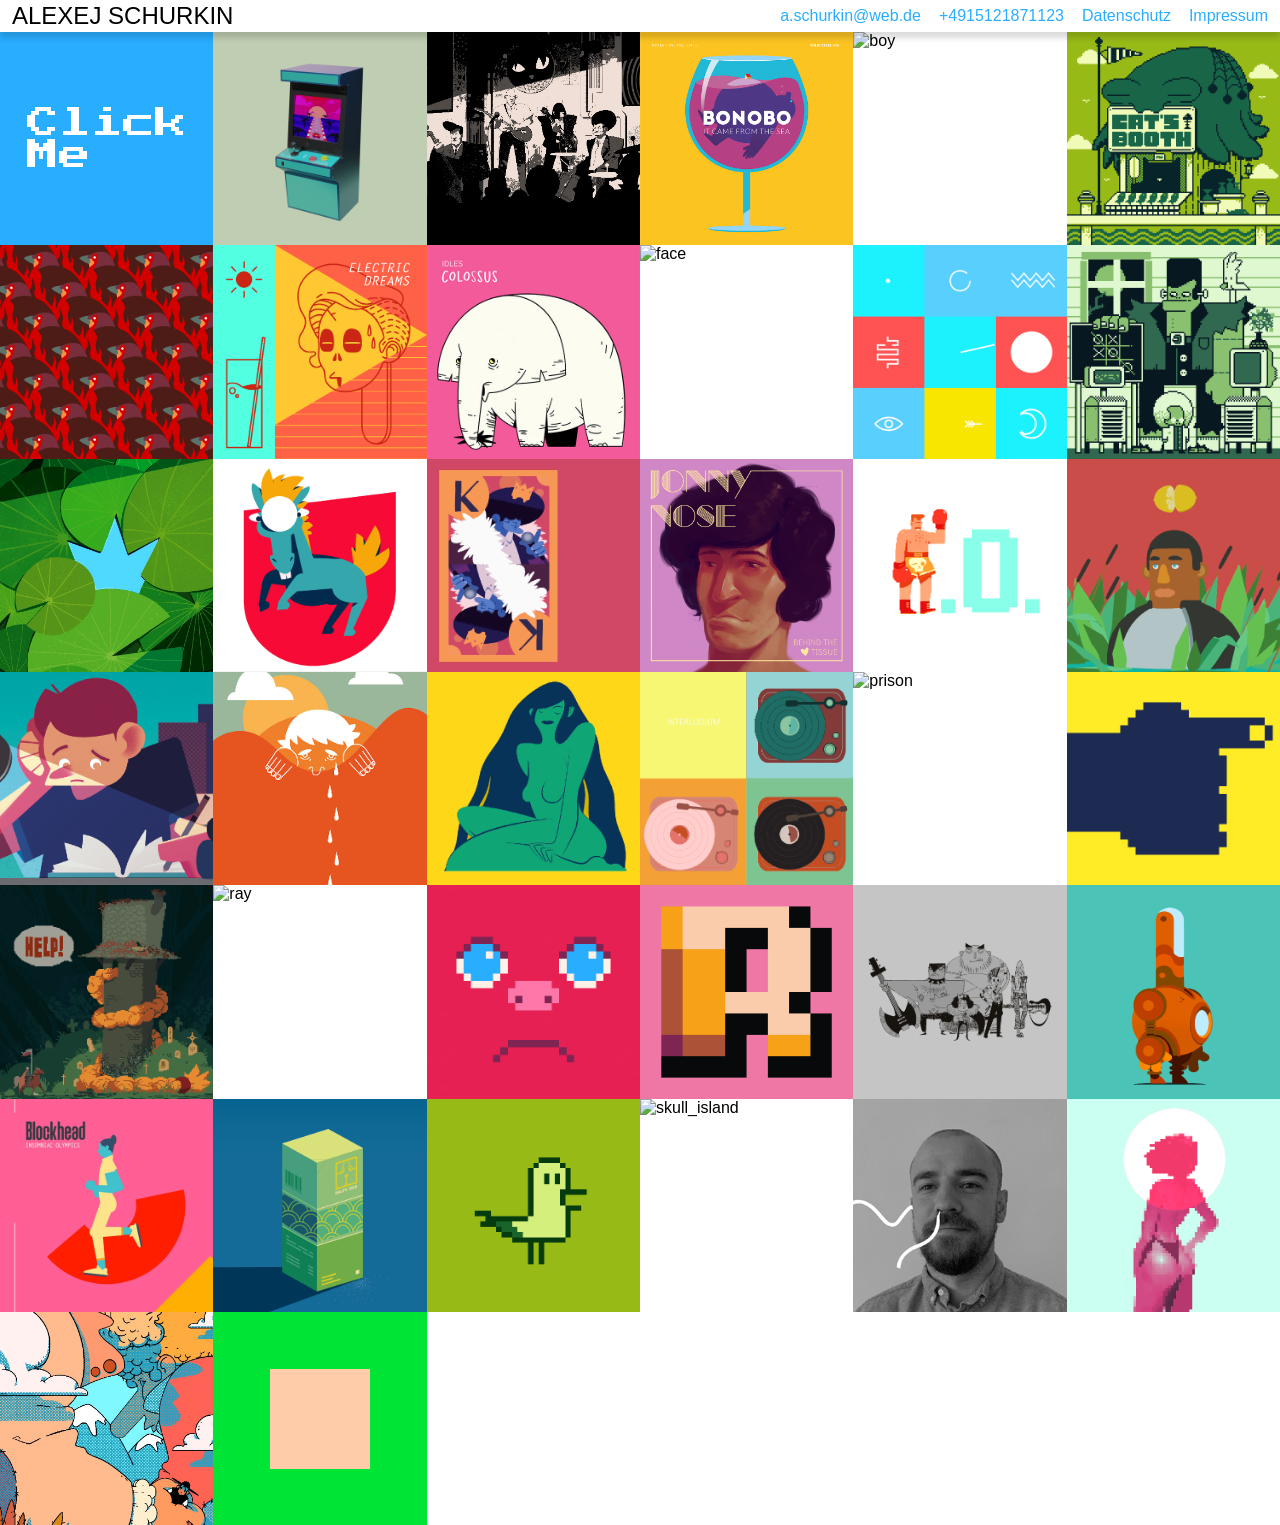
==== index.html @ 7e77aa3e "Update index.html" ====
<!-- Strg + D = Gleiche Elemente markieren -->
<!-- Shift + Alt + ↓ = Dublizieren nach unten -->
<!-- Shift + Alt + ↑ = Dublizieren nach oben -->
<!DOCTYPE html>
<html lang="de">

<head>
    <meta charset="UTF-8">
    <meta name="viewport" content="width=device-width, initial-scale=1.0">
    <link rel="stylesheet" href="style.css">
    <script src="script.js"></script>
    <script src="script_fake_tile.js"></script>
    <title>Homepage</title>
</head>
<body>
<header>
    <div class="header_container">
        <a href="index.html" aria-label="Link zur Startseite"><h1>ALEXEJ SCHURKIN</h1></a>
        <a href="mailto:a.schurkin@web.de" aria-label="E-Mail an a.schurkin@web.de schreiben"><span class="contact_icon_mobile">&#9993;</span><span class="contact_label_mobile">a.schurkin@web.de</span></a>
        <a href="tel:+4915121871123" aria-label="Anrufen unter; +49 0151 2187 1123"><span class="contact_icon_mobile">&#9742;</span><span class="contact_label_mobile">+4915121871123</span></a>
        <a href="privacy_policy.html" aria-label="Link zum Datenschutz"><span class="contact_icon_mobile">&#9960;</span><span class="contact_label_mobile">Datenschutz</span></a>
        <a href="legal_notice.html" aria-label="Link zum Impressum"><span class="contact_icon_mobile">&#167;</span><span class="contact_label_mobile">Impressum</span></a>
    </div>
</header>
<main> 
    <div class="main_container">
        <ul class="image_container">
            <li class="image_box" aria-hidden="true"><div class="js_fake_tile" id="js_fake_tile">Click<br />Me</div></li>
            <li class="image_box"><figure><img src="images/arcade.gif" alt="arcade"><figcaption>3D-Illustration in Blender und Pixelart-Animation in Photoshop</figcaption></figure></li>
            <li class="image_box"><figure><img src="images/blues.jpg" alt="blues"><figcaption>Illustration in Photoshop erstellt</figcaption></figure></li>
            <li class="image_box"><figure><img src="images/bonobo.jpg" alt="bonobo"><figcaption>Illustration in Photoshop erstellt</figcaption></figure></li>
            <li class="image_box"><figure><img src="images/boy.gif" alt="boy"><figcaption>Animation in Photoshop erstellt</figcaption></figure></li>
            <li class="image_box"><figure><img src="images/cat_booth.gif" alt="cat_booth"><figcaption>Pixelart-Animation in Photoshop erstellt</figcaption></figure></li>
            <li class="image_box"><figure><img src="images/choir.png" alt="choir"><figcaption>Illustration in Illustrator erstellt</figcaption></figure></li>
            <li class="image_box"><figure><img src="images/electric_dreams.png" alt="electric_dreams"><figcaption>Illustration in Illustrator erstellt</figcaption></figure></li>
            <li class="image_box"><figure><img src="images/elefant.jpg" alt="elefant"><figcaption>Illustration in Photoshop erstellt</figcaption></figure></li>
            <li class="image_box"><figure><img src="images/face.gif" alt="face"><figcaption>Illustration in Photoshop erstellt. Animation in After Effects.</figcaption></figure></li>
            <li class="image_box"><figure><img src="images/feed_your_head.gif" alt="feed_your_head"><figcaption>Illustration in Photoshop erstellt</figcaption></figure></li>
            <li class="image_box"><figure><img src="images/frankenbill.gif" alt="frankenbill"><figcaption>Pixelart-Animation in Photoshop erstellt</figcaption></figure></li>
            <li class="image_box"><figure><img src="images/frosch.jpg" alt="frosch"><figcaption>Illustration in Photoshop erstellt</figcaption></figure></li>
            <li class="image_box"><figure><img src="images/headis.jpg" alt="headis"><figcaption>Illustration in Illustrator erstellt</figcaption></figure></li>
            <li class="image_box"><figure><img src="images/james.gif" alt="james"><figcaption>Illustration in Photoshop erstellt. Animation in After Effects</figcaption></figure></li>
            <li class="image_box"><figure><img src="images/johnny_nose_typo.jpg" alt="johnny_nose_typo"><figcaption>Illustration in Photoshop erstellt</figcaption></figure></li>
            <li class="image_box"><figure><img src="images/ko.gif" alt="ko"><figcaption>Pixelart-Animation in Photoshop erstellt</figcaption></figure></li>
            <li class="image_box"><figure><img src="images/lemon_lake.gif" alt="lemon_lake"><figcaption>3-D-Illustration in Blender erstellt</figcaption></figure></li>
            <!--
            <li class="image_box"><video controls aria-label="Ein Überblick über den Prozess meiner Masterarbeit"><source src="videos/cats_tooth_showreel.mp4" type="video/mp4"></video></li>
            -->
            <li class="image_box"><figure><img src="images/matura.jpg" alt="matura"><figcaption>Illustration in Photoshop erstellt</figcaption></figure></li>
            <li class="image_box"><figure><img src="images/mosel.jpg" alt="mosel"><figcaption>Illustration in Illustrator erstellt</figcaption></figure></li>
            <li class="image_box"><figure><img src="images/muse.gif" alt="muse"><figcaption>Illustration in Illustrator erstellt. Animation in After Effects.</figcaption></figure></li>
            <li class="image_box"><figure><img src="images/platten.gif" alt="platten"><figcaption>Illustration in Illustrator erstellt. Animation in After Effects.</figcaption></figure></li>
            <li class="image_box"><figure><img src="images/prison.gif" alt="prison"><figcaption>Illustration in Photoshop erstellt. Animation in After Effects.</figcaption></figure></li>
            <li class="image_box"><figure><img src="images/push_button.gif" alt="push_button"><figcaption>Pixelart-Animation in Illustrator erstellt.</figcaption></figure></li>
            <li class="image_box"><figure><img src="images/rapunzel.gif" alt="rapunzel"><figcaption>Pixelart-Animation in Photoshop erstellt.</figcaption></figure></li>
            <li class="image_box"><figure><img src="images/ray.jpg" alt="ray"><figcaption>Illustration in Photoshop erstellt</figcaption></figure></li>
            <li class="image_box"><figure><img src="images/red_cry.gif" alt="red_cry"><figcaption>Pixelart-Animation in Photoshop erstellt</figcaption></figure></li>
            <li class="image_box"><figure><img src="images/r_letter.gif" alt="r_letter"><figcaption>Pixelart-Animation in Photoshop erstellt</figcaption></figure></li>
            <li class="image_box"><figure><img src="images/roadie.jpg" alt="roadie"><figcaption>Illustration in Photoshop erstellt</figcaption></figure></li>
            <li class="image_box"><figure><img src="images/roboto.jpg" alt="roboto"><figcaption>Illustration in Photoshop erstellt</figcaption></figure></li>
            <li class="image_box"><figure><img src="images/running.gif" alt="running"><figcaption>Illustration in illustrator erstellt. Animation in After Effects.</figcaption></figure></li>
            <li class="image_box"><figure><img src="images/salty_dog.jpg" alt="salty_dog"><figcaption>Illustration in Illustrator erstellt</figcaption></figure></li>
            <li class="image_box"><figure><img src="images/seagull.gif" alt="seagull"><figcaption>Pixelart-Animation in Photoshop erstellt</figcaption></figure></li>
            <li class="image_box"><figure><img src="images/skull_island.gif" alt="skull_island"><figcaption>3-D-Illustration in Blender erstellt</figcaption></figure></li>
            <li class="image_box"><figure><img src="images/profilbild.gif" alt="profilbild"><figcaption>Das bin ich</figcaption></figure></li>
            <li class="image_box"><figure><img src="images/sun.gif" alt="sun"><figcaption>Pixelart-Art-Animation in Photoshop erstellt</figcaption></figure></li>
            <li class="image_box"><figure><img src="images/taylor.jpg" alt="taylor"><figcaption>Illustration in Photoshop erstellt</figcaption></figure></li>
            <!--
            <li class="image_box" aria-hidden="true"><div class="js_snow" id="js_snow"></div></li>
            -->
            <li class="image_box"><div class="cube_container"><div class="cube"><div class="f1"></div><div class="f2"></div><div class="f3"></div><div class="f4"></div><div class="f5"></div><div class="f6"></div></div></div></li>
        </ul>
    </div>
</main>
<footer>
    <div class="footer_container">

    </div>
</footer>
</body>
</html>
---- style.css ----
:root {
    --color_black: #000000;
    --color_darkblue: #1D2B53;
    --color_darkpurple: #7E2553;
    --color_darkgreen: #008751;
    --color_darkgrey: #5F574F;
    --color_lightgrey: #C2C3C7;
    --color_white: #FFFFFF;
    --color_red: #FF004D;
    --color_orange: #FFA300;
    --color_yellow: #FFEC27;
    --color_green: #00E436;
    --color_blue: #29ADFF;
    --color_lavender: #83769C;
    --color_pink: #FF77A8;
    --color_lightpeach: #FFCCAA;
}

@font-face {
    font-family: "PressStart2P";
    src: url("fonts/press_start_2p.ttf") format("truetype");
}

body{
    font-family:'Segoe UI', Tahoma, Geneva, Verdana, sans-serif;
    /* font-family: 'Press Start 2P', cursive; */
    font-size: 16px;
    position: relative;
    display: flex;
    flex-direction: column;
    justify-content: center;
    align-items: center;
    height: 100%;
    box-sizing: border-box;
    margin: 0 auto;
    padding: 0;
    color: var(--color_black);
}

:focus,
:focus-visible {
    outline: 0;
    border: 0;
}

h1 {
    font-size: 1.5rem;
    font-weight: 200;
    padding: 0;
    margin: 0;
    line-height: 1.5rem;
    color: var(--color_black);
}
h2 {
    font-size: 1.25rem;
    font-weight: 700;
    padding: 0;
    margin: 0;
    line-height: 1.5rem;
    color: var(--color_black);
    padding: 1.5rem 0.75rem 0.75rem 0.75rem;
}
h3 {
    font-size: 1rem;
    font-weight: 700;
    padding: 0;
    margin: 0;
    line-height: 1.5rem;
    color: var(--color_black);
    padding: 1.5rem 0.75rem 0.75rem 0.75rem;
}
p {
    font-size: 1rem;
    font-weight: 400;
    padding: 0;
    margin: 0;
    line-height: 1.5rem;
    color: var(--color_black);
    padding: 0 0.75rem 0.75rem 0.75rem;
}

a {
    text-decoration:  none;
    color: var(--color_blue);
    font-size: 1rem;
    margin: 0 0 0 0.375rem;
}
a:first-child {
    margin: 0 auto 0 0;
}


ul.image_container, .image_container li {
    list-style: none;
    margin: 0;
    padding: 0;
}

header {
    width: 100%;
    background-color: var(--color_white);
    box-shadow: 0 6px 6px #00000025;
    position: fixed;
    top: 0;
    z-index: 1;
}
.header_container {
    height: 32px;
    display: flex;
    flex-direction: row;
    justify-content: space-between;
    align-items: center;
    gap: .75rem;
    padding: 0 0.75rem;;
}

main {
    width: 100%;
}
.main_container {
    margin: 2rem 0 0 0;
}

footer {}
.footer_container {}

.contact_icon_mobile {
    display: none;
}

.contact_container_desktop {
    display: flex;
    flex-direction: row;
    justify-content: space-between;
    align-items: center;
    gap: 0.75rem;
}

ul.image_container {
    margin: 0;
    flex: 1;
    width: 100%;
    display: grid;
    gap: 0;
    /* Der Browser erzeugt so viele Spalten wie hinein passen, abhängig von der verfügbaren Breite. */
    /* Überzählige leere Spalten verschwinden automatisch (anders als bei auto-fill). */
    grid-template-columns: repeat(auto-fit, minmax(min(200px, 100%), 1fr));
    /* Die Spalte darf maximal 1240px breit werden. */
    /* Aber nie breiter als 100% des Containers, falls der Container kleiner ist. */
}

.image_box {
    position: relative;
    aspect-ratio: 1 / 1;
    overflow: hidden;
}
.image_box video,
.image_box figure {
    height: 100%;
    width: 100%;
    margin: 0;
    padding: 0;
    display: flex;
    flex-direction: column;
    justify-content: center;
    align-items: stretch;
}
.image_box video {
    background-color: var(--color_black);
}
.image_box figcaption {
    display: none;
}
.image_box dialog figcaption {
    display: block;
}
.image_box dialog figcaption {
    position: absolute;
    bottom: 0;
    padding: 0 0.375rem;
    font-size: 0.75rem;
    max-width: 100vw;
    text-align: center;
    color: var(--color_black);
    background-color: #FFFFFF90;
}
.image_box figure img {
    width: 100%;
    max-width: 100%;
    height: 100%;
    max-height: 100%;
    object-fit: cover;
    transition: transform 0.5s;
}
.image_box:hover figure img,
.image_box:hover .cube_container {
    transform: scale(1.25);
}
.image_box:hover dialog figure img,
.image_box:hover dialog .cube_container {
    transform: scale(1);
}
.image_box dialog figure {

}
.image_box dialog figure img {
    display: block;
    max-height: 80vh;
    max-width: 100vw;
}

.image_box dialog {
    display: inline-block;
    box-sizing: border-box;
    width: fit-content;
    min-width: max-content;
    max-width: 1000px;
    height: fit-content;
    min-height: max-content;
    max-height: 100%;
    margin: auto;
    padding: 0;
    border: 0;
    background-color: transparent;
    box-shadow: 6px 6px 6px #00000050;
}
.image_box dialog::backdrop {
    background-color: #FFFFFFEE;
}

.image_box dialog .close_button {
    position: absolute;
    display: inline;
    right: 0;
    top: 0;
    width: 24px;
    height: 24px;
    border: 0;
    cursor: pointer;
    color: #000000;
    background-color: #FFFFFF90;
}


/*/////////////////////////////////////////////////////////////////////////////////// ja_fake_tile.js START */
.js_fake_tile {
    font-family: "PressStart2P";
    display: flex;
    justify-content: center;
    align-items: center;
    position: relative;
    width: 100%;
    height: 100%;
    overflow: hidden;
    font-size: 2rem;
    color: var(--color_white);
    
    animation-name: color-fade;
    animation-duration: 1s;
    animation-timing-function: step-end; /* Beschleunigen/Abbremsen */
    animation-iteration-count: infinite; /* Unendlich wiederholen */
    background-color: var(--color_blue); 
}

@keyframes color-fade {
    0% {
        background-color: var(--color_red);
    }
    25% {
        background-color: var(--color_blue);
    }
    50% {
        background-color: var(--color_blue);
    }
    75% {
        background-color: var(--color_blue);
    }
    100% {
        background-color: var(--color_blue);
    }
}

/*/////////////////////////////////////////////////////////////////////////////////// ja_fake_tile.js ENDE */

/*/////////////////////////////////////////////////////////////////////////////////// ja_snow.js START */
.js_snow {
    position: relative;
    top: 0;
    left: 0;
    width: 480px;
    height: 480px;
    overflow: hidden;
    background-color: var(--color_black);
}

.snowflake {
    position: absolute;
    top: -25px;
    background-color: var(--color_white);
    pointer-events: none;
    transform: translateZ(0);
    will-change: transform;
    animation: animation_snow linear infinite;
}

@keyframes animation_snow {
    to { transform: translateY(480px); }
}

/*/////////////////////////////////////////////////////////////////////////////////// ja_snow.js ENDE */

/*/////////////////////////////////////////////////////////////////////////////////// js_guess_number.js START */
.js_guess_number {
    display: grid;
    grid-template-columns: 50% 50%;
    grid-template-rows: 50% 50%;
    box-sizing: border-box;
    text-align: center;
    margin: 0;
    font-size: 0.875rem;
    width: 100%;
    height: 100%;
    overflow: hidden;
    background-color: var(--color_blue);
}
.js_guess_number div {
    display: flex;
    flex-direction: column;
    justify-content: center;
    align-items: center;
}
.js_guess_number input[type="text"],
.js_guess_number button {
    box-sizing: border-box;
    width: 100%;
    height: 100%;
    text-align: center;
    border: 0;
    margin: 0;
}
.wrong_right_container,
.js_guess_number .input_number_container {
    background-color: var(--color_white);
}
.js_guess_number input[type="text"],
.js_guess_number button {
    color: var(--color_blue);
    background-color: var(--color_white);
}
.js_guess_number .wrongOrRight,
.js_guess_number .highOrLow {
    color: var(--color_red);
}
/*/////////////////////////////////////////////////////////////////////////////////// js_guess_number.js ENDE */

/*/////////////////////////////////////////////////////////////////////////////////// cube START */
.cube_container {
    width: 100%;
    height: 100%;
    background-color: var(--color_green);
    display: flex;
    justify-content: center;
    align-items: center;
    transition: transform 0.5s;
}
dialog .cube_container {
    max-width: 500px;
    width: 100vw;
    height: auto;
    aspect-ratio: 1/1;
}

.cube {
    width: 100px;
    height: 100px;
    transform-style:preserve-3d;
    animation: spin 20s linear infinite;
}
dialog .cube {
    width: 200px;
    height: 200px;
}

.cube div {
    position:absolute;
    width: 100px;
    height: 100px;
}
dialog .cube div {
    position:absolute;
    width: 200px;
    height: 200px;
}

.f1 { 
    transform:rotateY(0deg) translateZ(50px); 
    background-color: var(--color_lightpeach);
}
dialog .f1 { 
    transform:rotateY(0deg) translateZ(100px); 
    background-color: var(--color_lightpeach);
}
.f2 { 
    transform:rotateY(90deg) translateZ(50px); 
    background-color: var(--color_blue);
}
dialog .f2 { 
    transform:rotateY(90deg) translateZ(100px); 
    background-color: var(--color_blue);
}
.f3 { 
    transform:rotateY(180deg) translateZ(50px); 
    background-color: var(--color_green);      
}
dialog .f3 { 
    transform:rotateY(180deg) translateZ(100px); 
    background-color: var(--color_green);      
}
.f4 { 
    transform:rotateY(-90deg) translateZ(50px); 
    background-color: var(--color_pink);
}
dialog .f4 { 
    transform:rotateY(-90deg) translateZ(100px); 
    background-color: var(--color_pink);
}
.f5 { 
    transform:rotateX(90deg) translateZ(50px); 
    background-color: var(--color_orange);
}
dialog .f5 { 
    transform:rotateX(90deg) translateZ(100px); 
    background-color: var(--color_orange);
}
.f6 { 
    transform:rotateX(-90deg) translateZ(50px); 
    background-color: var(--color_yellow);
}
dialog .f6 { 
    transform:rotateX(-90deg) translateZ(100px); 
    background-color: var(--color_yellow);
}

@keyframes spin {
    0% { transform:rotateX(0) rotateY(0); }
    100% { transform:rotateX(360deg) rotateY(360deg); }
}
/*/////////////////////////////////////////////////////////////////////////////////// cube ENDE */


@media (max-width: 768px) {
    .contact_icon_mobile {
        display: block;
    }   
    .contact_label_mobile {
        display: none;
    }
}

.overflow_hidden {
    overflow: hidden;
}
.overflow_auto {
    overflow: auto;
}

.display_none {
    display: none!important;
}
.display_block {
    display: block!important;
}
.display_inline {
    display: inline!important;
}
.display_inline_block {
    display: inline-block!important;
}
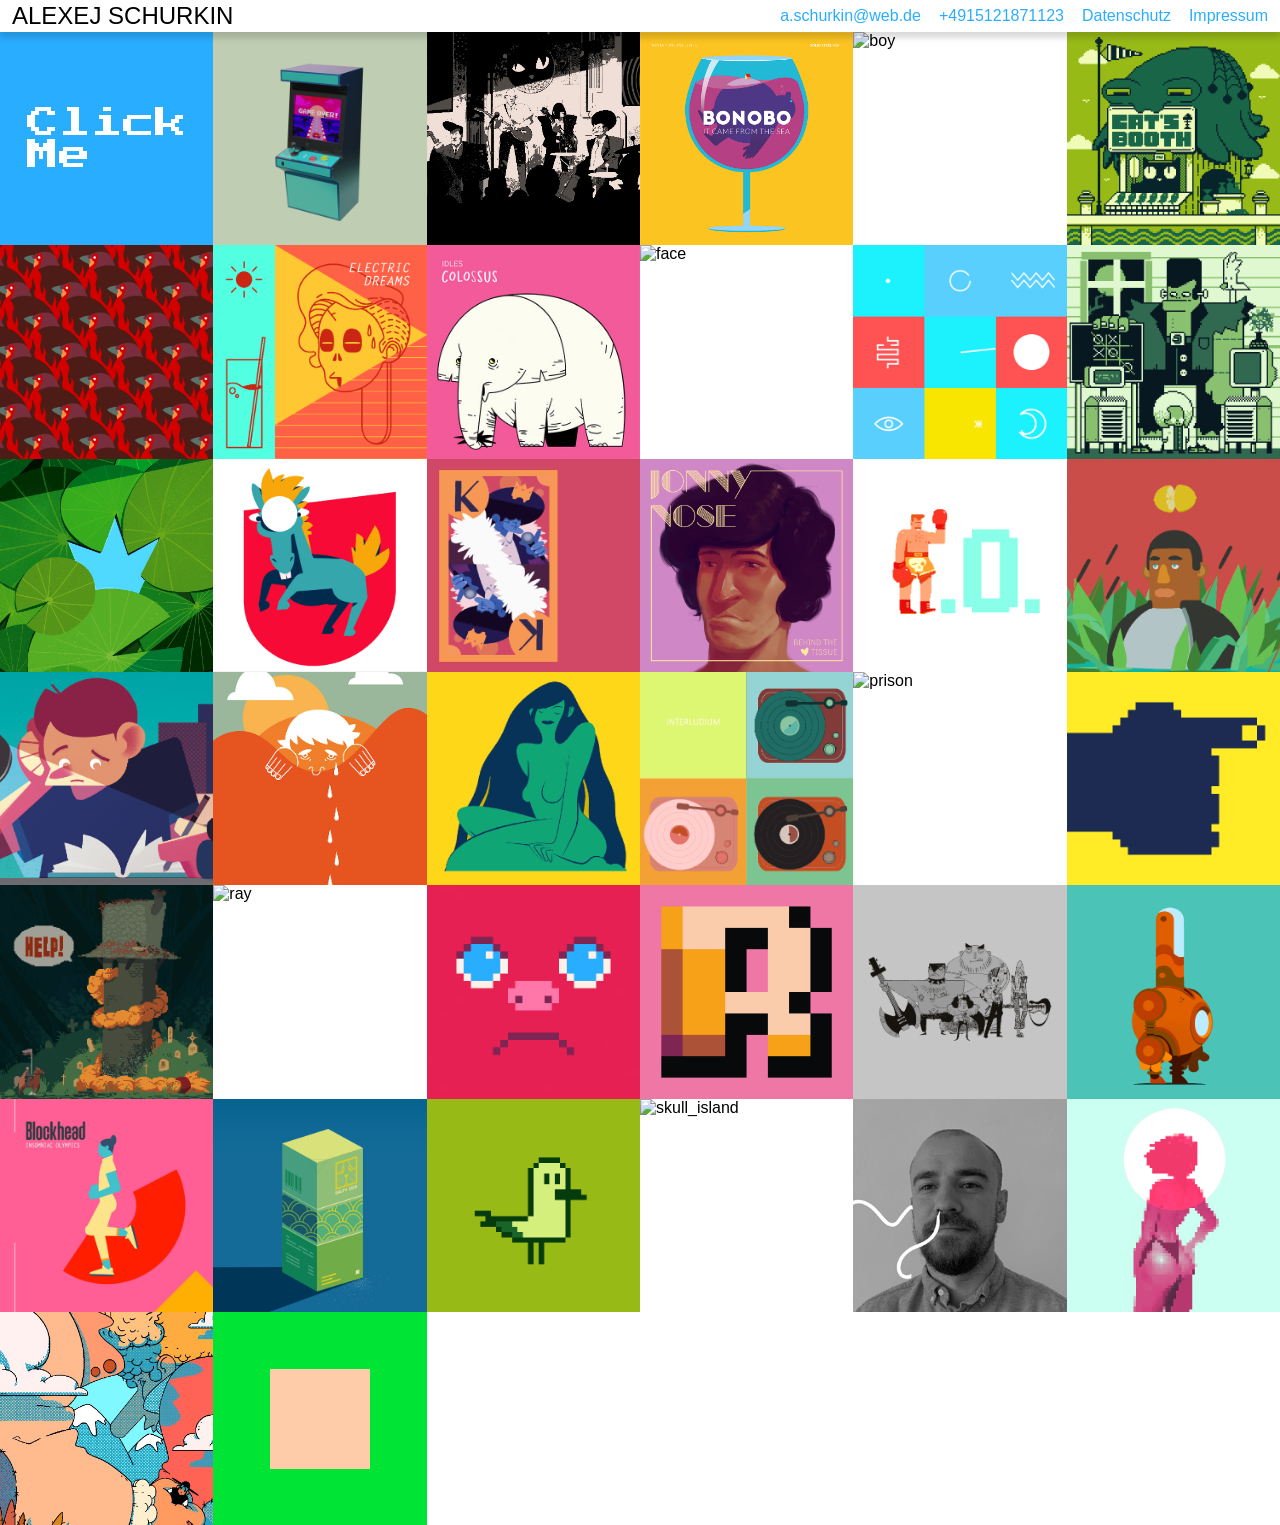
==== commit 276eee1c: "Update index.html" ====
--- a/index.html
+++ b/index.html
@@ -10,7 +10,7 @@
     <link rel="stylesheet" href="style.css">
     <script src="script.js"></script>
     <script src="script_fake_tile.js"></script>
-    <title>Homepage</title>
+    <title>Alexej Schurkin</title>
 </head>
 <body>
 <header>
--- a/style.css
+++ b/style.css
@@ -78,6 +78,13 @@
     color: var(--color_black);
     padding: 0 0.75rem 0.75rem 0.75rem;
 }
+small {
+    padding: 0;
+    margin: 0;
+    line-height: 1.5rem;
+    color: var(--color_black);
+    padding: 0 0.75rem 0.75rem 0.75rem;
+}
 
 a {
     text-decoration:  none;
@@ -89,6 +96,15 @@
     margin: 0 auto 0 0;
 }
 
+ul {
+    margin: 0;
+    padding: 0;
+}
+li {
+    list-style: inside;
+    margin: 0;
+    padding: 0 0.875rem 0.75rem 0.875rem;
+}
 
 ul.image_container, .image_container li {
     list-style: none;
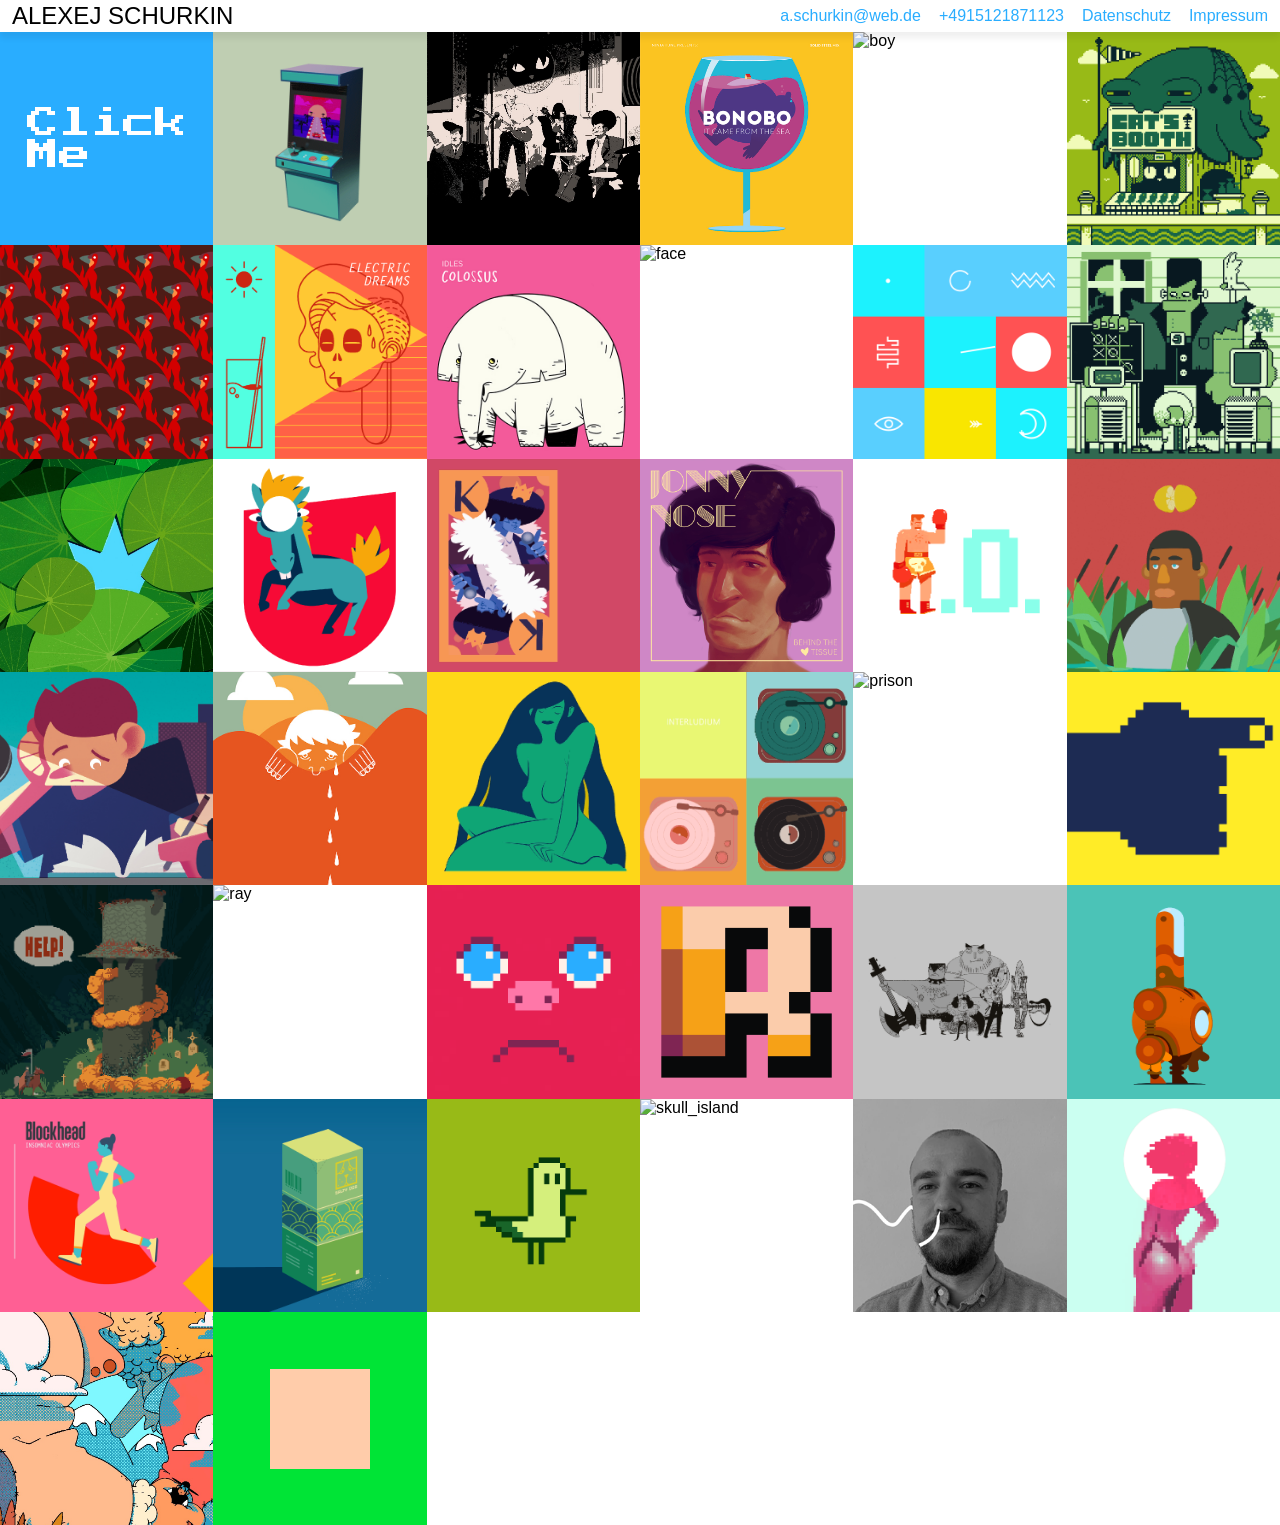
==== commit d3898bef: "Update index.html" ====
--- a/index.html
+++ b/index.html
@@ -9,6 +9,7 @@
     <meta name="viewport" content="width=device-width, initial-scale=1.0">
     <link rel="stylesheet" href="style.css">
     <script src="script.js"></script>
+    <script src="script_favicon_maker.js"></script>
     <script src="script_fake_tile.js"></script>
     <title>Alexej Schurkin</title>
 </head>
--- a/style.css
+++ b/style.css
@@ -115,7 +115,7 @@
 header {
     width: 100%;
     background-color: var(--color_white);
-    box-shadow: 0 6px 6px #00000025;
+    box-shadow: 0 6px 6px #00000010;
     position: fixed;
     top: 0;
     z-index: 1;
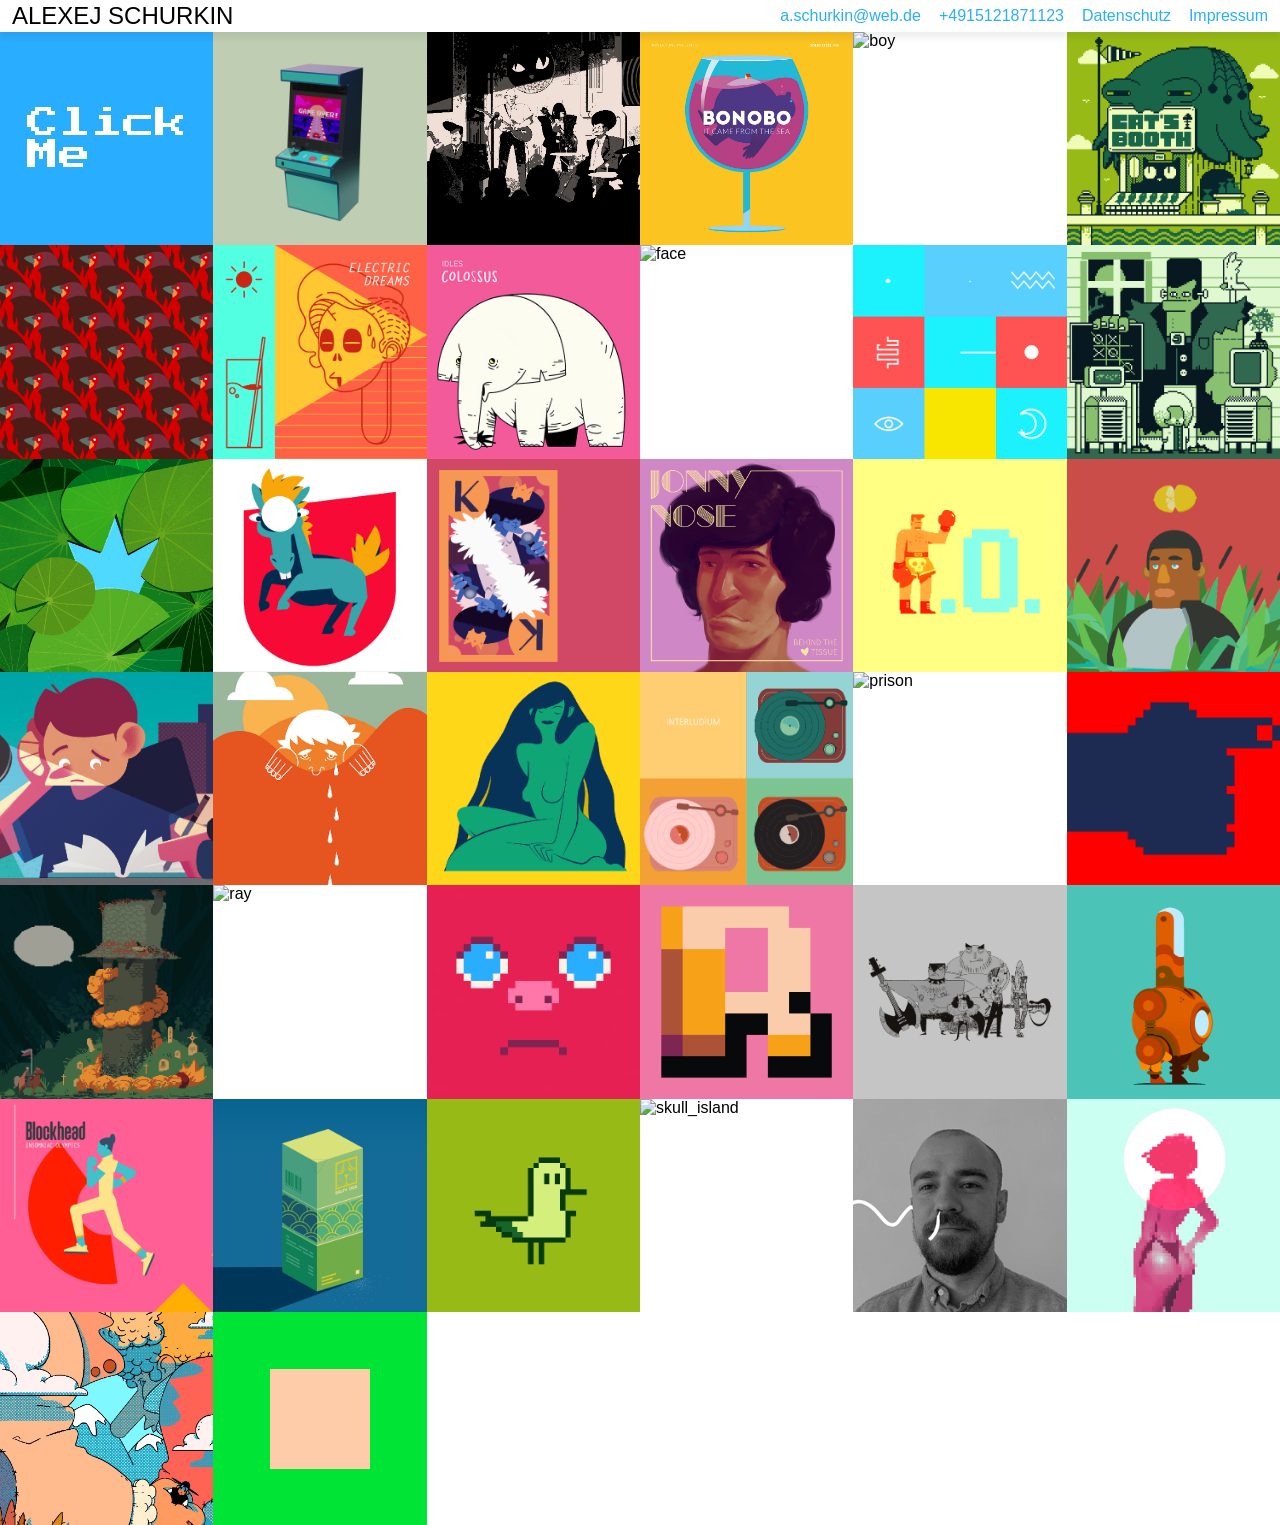
==== commit c44e955d: "Update index.html" ====
--- a/index.html
+++ b/index.html
@@ -44,9 +44,6 @@
             <li class="image_box"><figure><img src="images/johnny_nose_typo.jpg" alt="johnny_nose_typo"><figcaption>Illustration in Photoshop erstellt</figcaption></figure></li>
             <li class="image_box"><figure><img src="images/ko.gif" alt="ko"><figcaption>Pixelart-Animation in Photoshop erstellt</figcaption></figure></li>
             <li class="image_box"><figure><img src="images/lemon_lake.gif" alt="lemon_lake"><figcaption>3-D-Illustration in Blender erstellt</figcaption></figure></li>
-            <!--
-            <li class="image_box"><video controls aria-label="Ein Überblick über den Prozess meiner Masterarbeit"><source src="videos/cats_tooth_showreel.mp4" type="video/mp4"></video></li>
-            -->
             <li class="image_box"><figure><img src="images/matura.jpg" alt="matura"><figcaption>Illustration in Photoshop erstellt</figcaption></figure></li>
             <li class="image_box"><figure><img src="images/mosel.jpg" alt="mosel"><figcaption>Illustration in Illustrator erstellt</figcaption></figure></li>
             <li class="image_box"><figure><img src="images/muse.gif" alt="muse"><figcaption>Illustration in Illustrator erstellt. Animation in After Effects.</figcaption></figure></li>
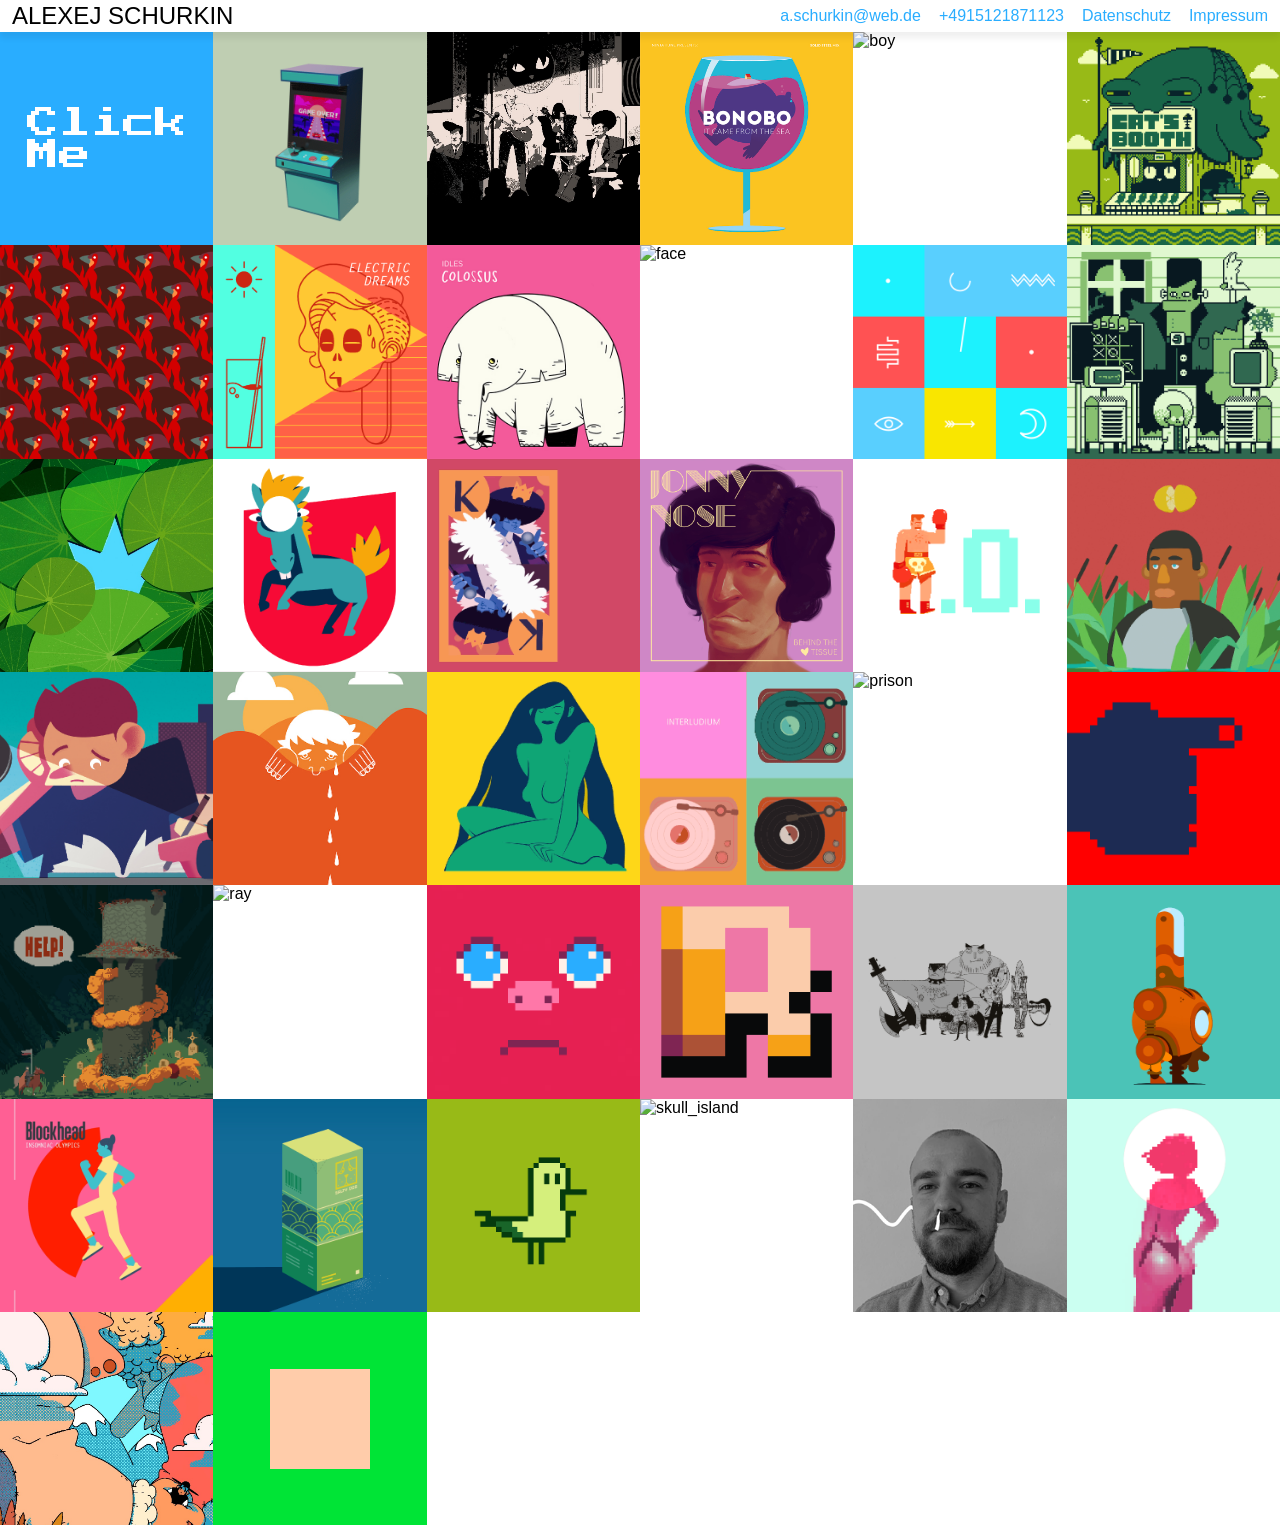
==== commit 3c38a196: "Update index.html" ====
--- a/index.html
+++ b/index.html
@@ -58,11 +58,11 @@
             <li class="image_box"><figure><img src="images/roboto.jpg" alt="roboto"><figcaption>Illustration in Photoshop erstellt</figcaption></figure></li>
             <li class="image_box"><figure><img src="images/running.gif" alt="running"><figcaption>Illustration in illustrator erstellt. Animation in After Effects.</figcaption></figure></li>
             <li class="image_box"><figure><img src="images/salty_dog.jpg" alt="salty_dog"><figcaption>Illustration in Illustrator erstellt</figcaption></figure></li>
-            <li class="image_box"><figure><img src="images/seagull.gif" alt="seagull"><figcaption>Pixelart-Animation in Photoshop erstellt</figcaption></figure></li>
-            <li class="image_box"><figure><img src="images/skull_island.gif" alt="skull_island"><figcaption>3-D-Illustration in Blender erstellt</figcaption></figure></li>
-            <li class="image_box"><figure><img src="images/profilbild.gif" alt="profilbild"><figcaption>Das bin ich</figcaption></figure></li>
-            <li class="image_box"><figure><img src="images/sun.gif" alt="sun"><figcaption>Pixelart-Art-Animation in Photoshop erstellt</figcaption></figure></li>
-            <li class="image_box"><figure><img src="images/taylor.jpg" alt="taylor"><figcaption>Illustration in Photoshop erstellt</figcaption></figure></li>
+            <li class="image_box"><figure><img src="images/seagull.gif" alt="seagull" loading="lazy"><figcaption>Pixelart-Animation in Photoshop erstellt</figcaption></figure></li>
+            <li class="image_box"><figure><img src="images/skull_island.gif" alt="skull_island" loading="lazy"><figcaption>3-D-Illustration in Blender erstellt</figcaption></figure></li>
+            <li class="image_box"><figure><img src="images/profilbild.gif" alt="profilbild" loading="lazy"><figcaption>Das bin ich</figcaption></figure></li>
+            <li class="image_box"><figure><img src="images/sun.gif" alt="sun" loading="lazy"><figcaption>Pixelart-Art-Animation in Photoshop erstellt</figcaption></figure></li>
+            <li class="image_box"><figure><img src="images/taylor.jpg" alt="taylor" loading="lazy"><figcaption>Illustration in Photoshop erstellt</figcaption></figure></li>
             <!--
             <li class="image_box" aria-hidden="true"><div class="js_snow" id="js_snow"></div></li>
             -->
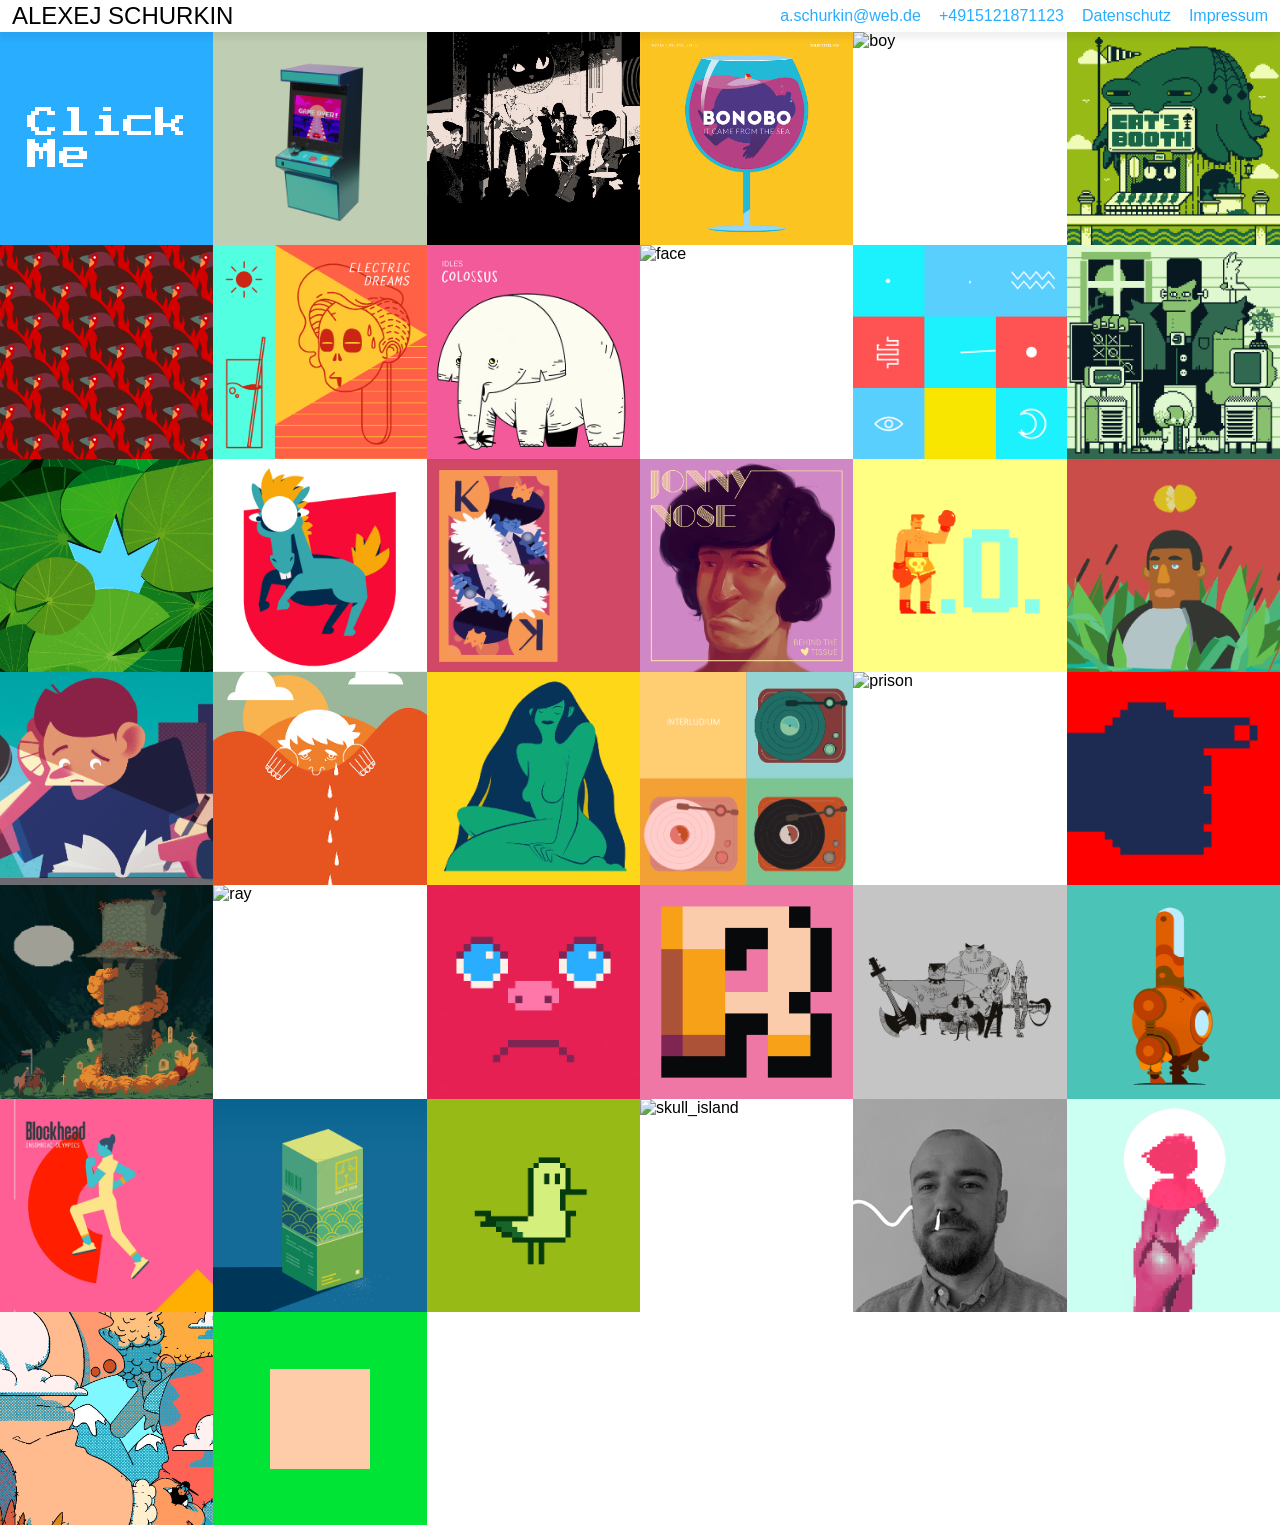
==== commit 113e795c: "Update index.html" ====
--- a/index.html
+++ b/index.html
@@ -16,7 +16,7 @@
 <body>
 <header>
     <div class="header_container">
-        <a href="index.html" aria-label="Link zur Startseite"><h1>ALEXEJ SCHURKIN</h1></a>
+        <a href="/" aria-label="Link zur Startseite"><h1>ALEXEJ SCHURKIN</h1></a>
         <a href="mailto:a.schurkin@web.de" aria-label="E-Mail an a.schurkin@web.de schreiben"><span class="contact_icon_mobile">&#9993;</span><span class="contact_label_mobile">a.schurkin@web.de</span></a>
         <a href="tel:+4915121871123" aria-label="Anrufen unter; +49 0151 2187 1123"><span class="contact_icon_mobile">&#9742;</span><span class="contact_label_mobile">+4915121871123</span></a>
         <a href="privacy_policy.html" aria-label="Link zum Datenschutz"><span class="contact_icon_mobile">&#9960;</span><span class="contact_label_mobile">Datenschutz</span></a>
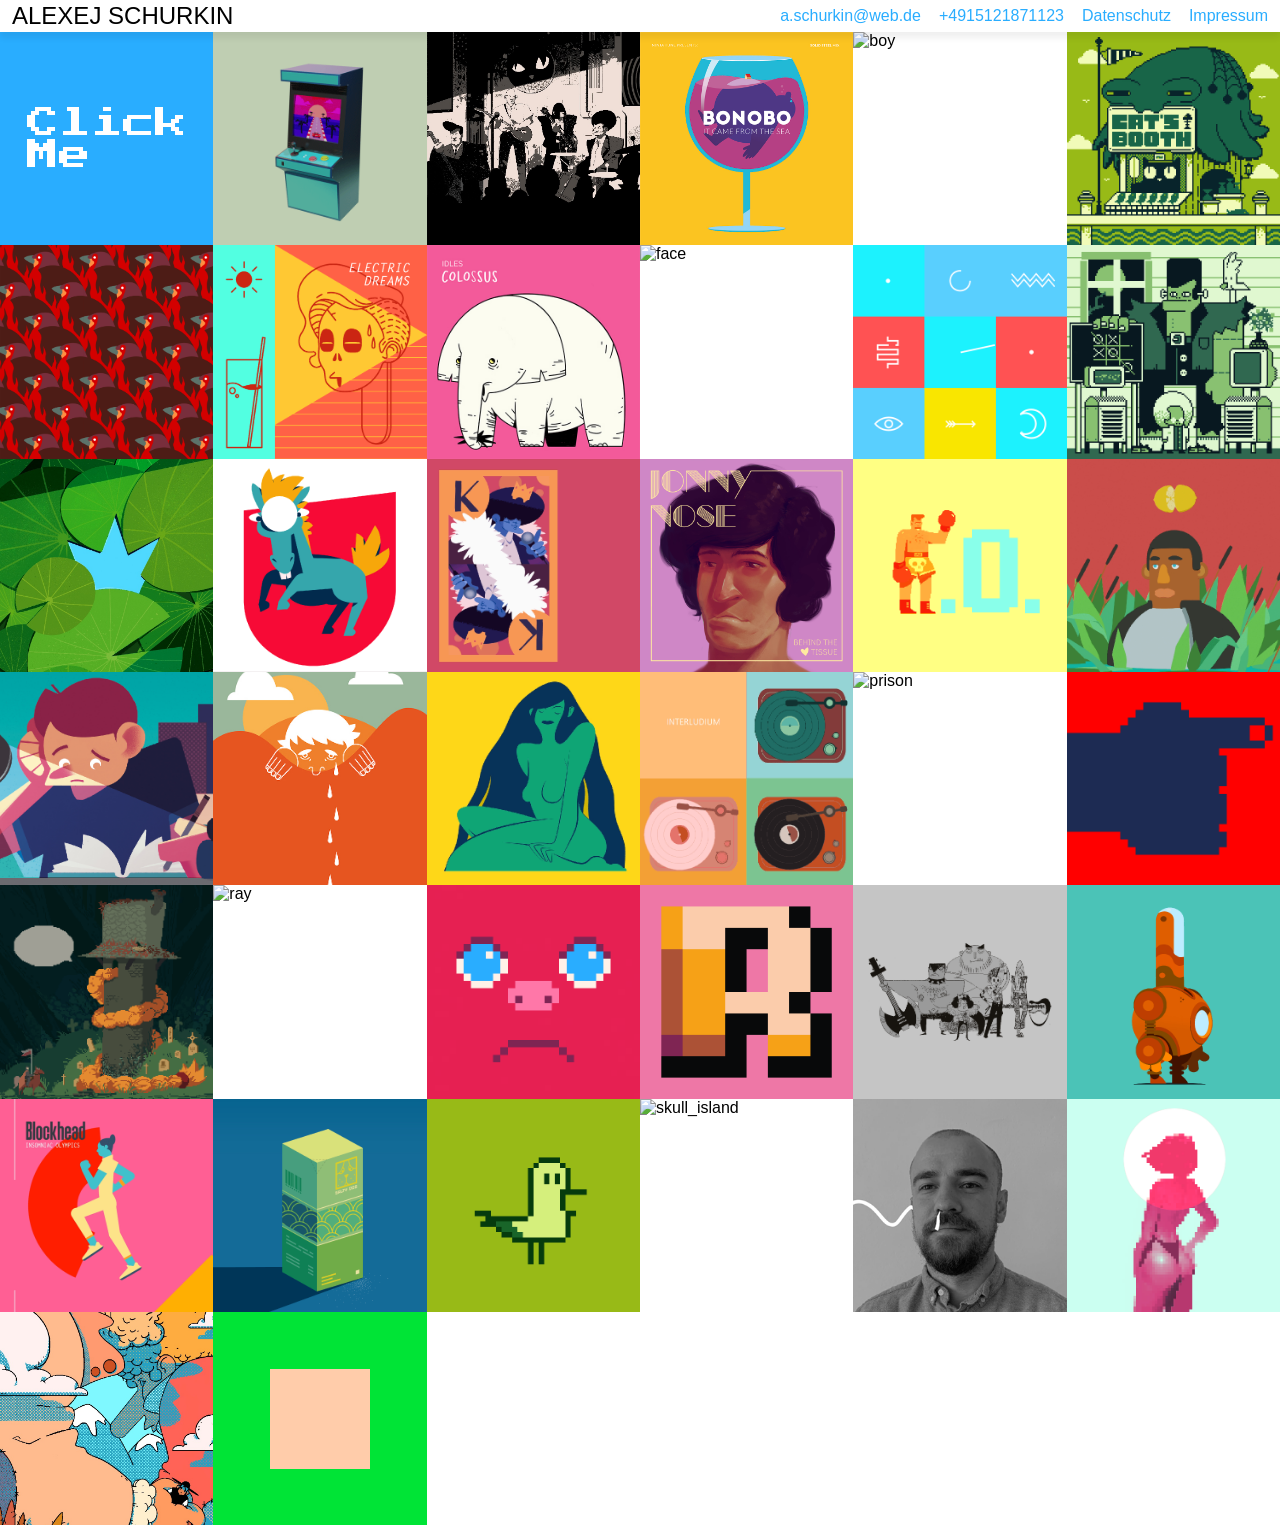
==== commit dd12bdc6: "Update index.html" ====
--- a/index.html
+++ b/index.html
@@ -26,47 +26,47 @@
 <main> 
     <div class="main_container">
         <ul class="image_container">
-            <li class="image_box" aria-hidden="true"><div class="js_fake_tile" id="js_fake_tile">Click<br />Me</div></li>
-            <li class="image_box"><figure><img src="images/arcade.gif" alt="arcade"><figcaption>3D-Illustration in Blender und Pixelart-Animation in Photoshop</figcaption></figure></li>
-            <li class="image_box"><figure><img src="images/blues.jpg" alt="blues"><figcaption>Illustration in Photoshop erstellt</figcaption></figure></li>
-            <li class="image_box"><figure><img src="images/bonobo.jpg" alt="bonobo"><figcaption>Illustration in Photoshop erstellt</figcaption></figure></li>
-            <li class="image_box"><figure><img src="images/boy.gif" alt="boy"><figcaption>Animation in Photoshop erstellt</figcaption></figure></li>
-            <li class="image_box"><figure><img src="images/cat_booth.gif" alt="cat_booth"><figcaption>Pixelart-Animation in Photoshop erstellt</figcaption></figure></li>
-            <li class="image_box"><figure><img src="images/choir.png" alt="choir"><figcaption>Illustration in Illustrator erstellt</figcaption></figure></li>
-            <li class="image_box"><figure><img src="images/electric_dreams.png" alt="electric_dreams"><figcaption>Illustration in Illustrator erstellt</figcaption></figure></li>
-            <li class="image_box"><figure><img src="images/elefant.jpg" alt="elefant"><figcaption>Illustration in Photoshop erstellt</figcaption></figure></li>
-            <li class="image_box"><figure><img src="images/face.gif" alt="face"><figcaption>Illustration in Photoshop erstellt. Animation in After Effects.</figcaption></figure></li>
-            <li class="image_box"><figure><img src="images/feed_your_head.gif" alt="feed_your_head"><figcaption>Illustration in Photoshop erstellt</figcaption></figure></li>
-            <li class="image_box"><figure><img src="images/frankenbill.gif" alt="frankenbill"><figcaption>Pixelart-Animation in Photoshop erstellt</figcaption></figure></li>
-            <li class="image_box"><figure><img src="images/frosch.jpg" alt="frosch"><figcaption>Illustration in Photoshop erstellt</figcaption></figure></li>
-            <li class="image_box"><figure><img src="images/headis.jpg" alt="headis"><figcaption>Illustration in Illustrator erstellt</figcaption></figure></li>
-            <li class="image_box"><figure><img src="images/james.gif" alt="james"><figcaption>Illustration in Photoshop erstellt. Animation in After Effects</figcaption></figure></li>
-            <li class="image_box"><figure><img src="images/johnny_nose_typo.jpg" alt="johnny_nose_typo"><figcaption>Illustration in Photoshop erstellt</figcaption></figure></li>
-            <li class="image_box"><figure><img src="images/ko.gif" alt="ko"><figcaption>Pixelart-Animation in Photoshop erstellt</figcaption></figure></li>
-            <li class="image_box"><figure><img src="images/lemon_lake.gif" alt="lemon_lake"><figcaption>3-D-Illustration in Blender erstellt</figcaption></figure></li>
-            <li class="image_box"><figure><img src="images/matura.jpg" alt="matura"><figcaption>Illustration in Photoshop erstellt</figcaption></figure></li>
-            <li class="image_box"><figure><img src="images/mosel.jpg" alt="mosel"><figcaption>Illustration in Illustrator erstellt</figcaption></figure></li>
-            <li class="image_box"><figure><img src="images/muse.gif" alt="muse"><figcaption>Illustration in Illustrator erstellt. Animation in After Effects.</figcaption></figure></li>
-            <li class="image_box"><figure><img src="images/platten.gif" alt="platten"><figcaption>Illustration in Illustrator erstellt. Animation in After Effects.</figcaption></figure></li>
-            <li class="image_box"><figure><img src="images/prison.gif" alt="prison"><figcaption>Illustration in Photoshop erstellt. Animation in After Effects.</figcaption></figure></li>
-            <li class="image_box"><figure><img src="images/push_button.gif" alt="push_button"><figcaption>Pixelart-Animation in Illustrator erstellt.</figcaption></figure></li>
-            <li class="image_box"><figure><img src="images/rapunzel.gif" alt="rapunzel"><figcaption>Pixelart-Animation in Photoshop erstellt.</figcaption></figure></li>
-            <li class="image_box"><figure><img src="images/ray.jpg" alt="ray"><figcaption>Illustration in Photoshop erstellt</figcaption></figure></li>
-            <li class="image_box"><figure><img src="images/red_cry.gif" alt="red_cry"><figcaption>Pixelart-Animation in Photoshop erstellt</figcaption></figure></li>
-            <li class="image_box"><figure><img src="images/r_letter.gif" alt="r_letter"><figcaption>Pixelart-Animation in Photoshop erstellt</figcaption></figure></li>
-            <li class="image_box"><figure><img src="images/roadie.jpg" alt="roadie"><figcaption>Illustration in Photoshop erstellt</figcaption></figure></li>
-            <li class="image_box"><figure><img src="images/roboto.jpg" alt="roboto"><figcaption>Illustration in Photoshop erstellt</figcaption></figure></li>
-            <li class="image_box"><figure><img src="images/running.gif" alt="running"><figcaption>Illustration in illustrator erstellt. Animation in After Effects.</figcaption></figure></li>
-            <li class="image_box"><figure><img src="images/salty_dog.jpg" alt="salty_dog"><figcaption>Illustration in Illustrator erstellt</figcaption></figure></li>
-            <li class="image_box"><figure><img src="images/seagull.gif" alt="seagull" loading="lazy"><figcaption>Pixelart-Animation in Photoshop erstellt</figcaption></figure></li>
-            <li class="image_box"><figure><img src="images/skull_island.gif" alt="skull_island" loading="lazy"><figcaption>3-D-Illustration in Blender erstellt</figcaption></figure></li>
-            <li class="image_box"><figure><img src="images/profilbild.gif" alt="profilbild" loading="lazy"><figcaption>Das bin ich</figcaption></figure></li>
-            <li class="image_box"><figure><img src="images/sun.gif" alt="sun" loading="lazy"><figcaption>Pixelart-Art-Animation in Photoshop erstellt</figcaption></figure></li>
-            <li class="image_box"><figure><img src="images/taylor.jpg" alt="taylor" loading="lazy"><figcaption>Illustration in Photoshop erstellt</figcaption></figure></li>
+            <li class="image_box" tabindex="0" aria-hidden="true"><div class="js_fake_tile" id="js_fake_tile">Click<br />Me</div></li>
+            <li class="image_box" tabindex="0"><figure><img src="images/arcade.gif" alt="arcade"><figcaption>3D-Illustration in Blender und Pixelart-Animation in Photoshop</figcaption></figure></li>
+            <li class="image_box" tabindex="0"><figure><img src="images/blues.jpg" alt="blues"><figcaption>Illustration in Photoshop erstellt</figcaption></figure></li>
+            <li class="image_box" tabindex="0"><figure><img src="images/bonobo.jpg" alt="bonobo"><figcaption>Illustration in Photoshop erstellt</figcaption></figure></li>
+            <li class="image_box" tabindex="0"><figure><img src="images/boy.gif" alt="boy"><figcaption>Animation in Photoshop erstellt</figcaption></figure></li>
+            <li class="image_box" tabindex="0"><figure><img src="images/cat_booth.gif" alt="cat_booth"><figcaption>Pixelart-Animation in Photoshop erstellt</figcaption></figure></li>
+            <li class="image_box" tabindex="0"><figure><img src="images/choir.png" alt="choir"><figcaption>Illustration in Illustrator erstellt</figcaption></figure></li>
+            <li class="image_box" tabindex="0"><figure><img src="images/electric_dreams.png" alt="electric_dreams"><figcaption>Illustration in Illustrator erstellt</figcaption></figure></li>
+            <li class="image_box" tabindex="0"><figure><img src="images/elefant.jpg" alt="elefant"><figcaption>Illustration in Photoshop erstellt</figcaption></figure></li>
+            <li class="image_box" tabindex="0"><figure><img src="images/face.gif" alt="face"><figcaption>Illustration in Photoshop erstellt. Animation in After Effects.</figcaption></figure></li>
+            <li class="image_box" tabindex="0"><figure><img src="images/feed_your_head.gif" alt="feed_your_head"><figcaption>Illustration in Photoshop erstellt</figcaption></figure></li>
+            <li class="image_box" tabindex="0"><figure><img src="images/frankenbill.gif" alt="frankenbill"><figcaption>Pixelart-Animation in Photoshop erstellt</figcaption></figure></li>
+            <li class="image_box" tabindex="0"><figure><img src="images/frosch.jpg" alt="frosch"><figcaption>Illustration in Photoshop erstellt</figcaption></figure></li>
+            <li class="image_box" tabindex="0"><figure><img src="images/headis.jpg" alt="headis"><figcaption>Illustration in Illustrator erstellt</figcaption></figure></li>
+            <li class="image_box" tabindex="0"><figure><img src="images/james.gif" alt="james"><figcaption>Illustration in Photoshop erstellt. Animation in After Effects</figcaption></figure></li>
+            <li class="image_box" tabindex="0"><figure><img src="images/johnny_nose_typo.jpg" alt="johnny_nose_typo"><figcaption>Illustration in Photoshop erstellt</figcaption></figure></li>
+            <li class="image_box" tabindex="0"><figure><img src="images/ko.gif" alt="ko"><figcaption>Pixelart-Animation in Photoshop erstellt</figcaption></figure></li>
+            <li class="image_box" tabindex="0"><figure><img src="images/lemon_lake.gif" alt="lemon_lake"><figcaption>3-D-Illustration in Blender erstellt</figcaption></figure></li>
+            <li class="image_box" tabindex="0"><figure><img src="images/matura.jpg" alt="matura"><figcaption>Illustration in Photoshop erstellt</figcaption></figure></li>
+            <li class="image_box" tabindex="0"><figure><img src="images/mosel.jpg" alt="mosel"><figcaption>Illustration in Illustrator erstellt</figcaption></figure></li>
+            <li class="image_box" tabindex="0"><figure><img src="images/muse.gif" alt="muse"><figcaption>Illustration in Illustrator erstellt. Animation in After Effects.</figcaption></figure></li>
+            <li class="image_box" tabindex="0"><figure><img src="images/platten.gif" alt="platten"><figcaption>Illustration in Illustrator erstellt. Animation in After Effects.</figcaption></figure></li>
+            <li class="image_box" tabindex="0"><figure><img src="images/prison.gif" alt="prison"><figcaption>Illustration in Photoshop erstellt. Animation in After Effects.</figcaption></figure></li>
+            <li class="image_box" tabindex="0"><figure><img src="images/push_button.gif" alt="push_button"><figcaption>Pixelart-Animation in Illustrator erstellt.</figcaption></figure></li>
+            <li class="image_box" tabindex="0"><figure><img src="images/rapunzel.gif" alt="rapunzel"><figcaption>Pixelart-Animation in Photoshop erstellt.</figcaption></figure></li>
+            <li class="image_box" tabindex="0"><figure><img src="images/ray.jpg" alt="ray"><figcaption>Illustration in Photoshop erstellt</figcaption></figure></li>
+            <li class="image_box" tabindex="0"><figure><img src="images/red_cry.gif" alt="red_cry"><figcaption>Pixelart-Animation in Photoshop erstellt</figcaption></figure></li>
+            <li class="image_box" tabindex="0"><figure><img src="images/r_letter.gif" alt="r_letter"><figcaption>Pixelart-Animation in Photoshop erstellt</figcaption></figure></li>
+            <li class="image_box" tabindex="0"><figure><img src="images/roadie.jpg" alt="roadie"><figcaption>Illustration in Photoshop erstellt</figcaption></figure></li>
+            <li class="image_box" tabindex="0"><figure><img src="images/roboto.jpg" alt="roboto"><figcaption>Illustration in Photoshop erstellt</figcaption></figure></li>
+            <li class="image_box" tabindex="0"><figure><img src="images/running.gif" alt="running"><figcaption>Illustration in illustrator erstellt. Animation in After Effects.</figcaption></figure></li>
+            <li class="image_box" tabindex="0"><figure><img src="images/salty_dog.jpg" alt="salty_dog"><figcaption>Illustration in Illustrator erstellt</figcaption></figure></li>
+            <li class="image_box" tabindex="0"><figure><img src="images/seagull.gif" alt="seagull" loading="lazy"><figcaption>Pixelart-Animation in Photoshop erstellt</figcaption></figure></li>
+            <li class="image_box" tabindex="0"><figure><img src="images/skull_island.gif" alt="skull_island" loading="lazy"><figcaption>3-D-Illustration in Blender erstellt</figcaption></figure></li>
+            <li class="image_box" tabindex="0"><figure><img src="images/profilbild.gif" alt="profilbild" loading="lazy"><figcaption>Das bin ich</figcaption></figure></li>
+            <li class="image_box" tabindex="0"><figure><img src="images/sun.gif" alt="sun" loading="lazy"><figcaption>Pixelart-Art-Animation in Photoshop erstellt</figcaption></figure></li>
+            <li class="image_box" tabindex="0"><figure><img src="images/taylor.jpg" alt="taylor" loading="lazy"><figcaption>Illustration in Photoshop erstellt</figcaption></figure></li>
             <!--
-            <li class="image_box" aria-hidden="true"><div class="js_snow" id="js_snow"></div></li>
+            <li class="image_box" tabindex="0" aria-hidden="true"><div class="js_snow" id="js_snow"></div></li>
             -->
-            <li class="image_box"><div class="cube_container"><div class="cube"><div class="f1"></div><div class="f2"></div><div class="f3"></div><div class="f4"></div><div class="f5"></div><div class="f6"></div></div></div></li>
+            <li class="image_box" tabindex="0"><div class="cube_container"><div class="cube"><div class="f1"></div><div class="f2"></div><div class="f3"></div><div class="f4"></div><div class="f5"></div><div class="f6"></div></div></div></li>
         </ul>
     </div>
 </main>
--- a/style.css
+++ b/style.css
@@ -105,6 +105,13 @@
     margin: 0;
     padding: 0 0.875rem 0.75rem 0.875rem;
 }
+li:focus-visible {
+    outline: 24px solid var(--color_white)!important;
+    outline-offset: -23px!important;   
+    z-index: 5!important; 
+    /*filter: invert(100%) grayscale(100%) blur(2px) !important;*/
+    /*filter: blur(2px) !important;*/
+}
 
 ul.image_container, .image_container li {
     list-style: none;
@@ -118,7 +125,7 @@
     box-shadow: 0 6px 6px #00000010;
     position: fixed;
     top: 0;
-    z-index: 1;
+    z-index: 10;
 }
 .header_container {
     height: 32px;
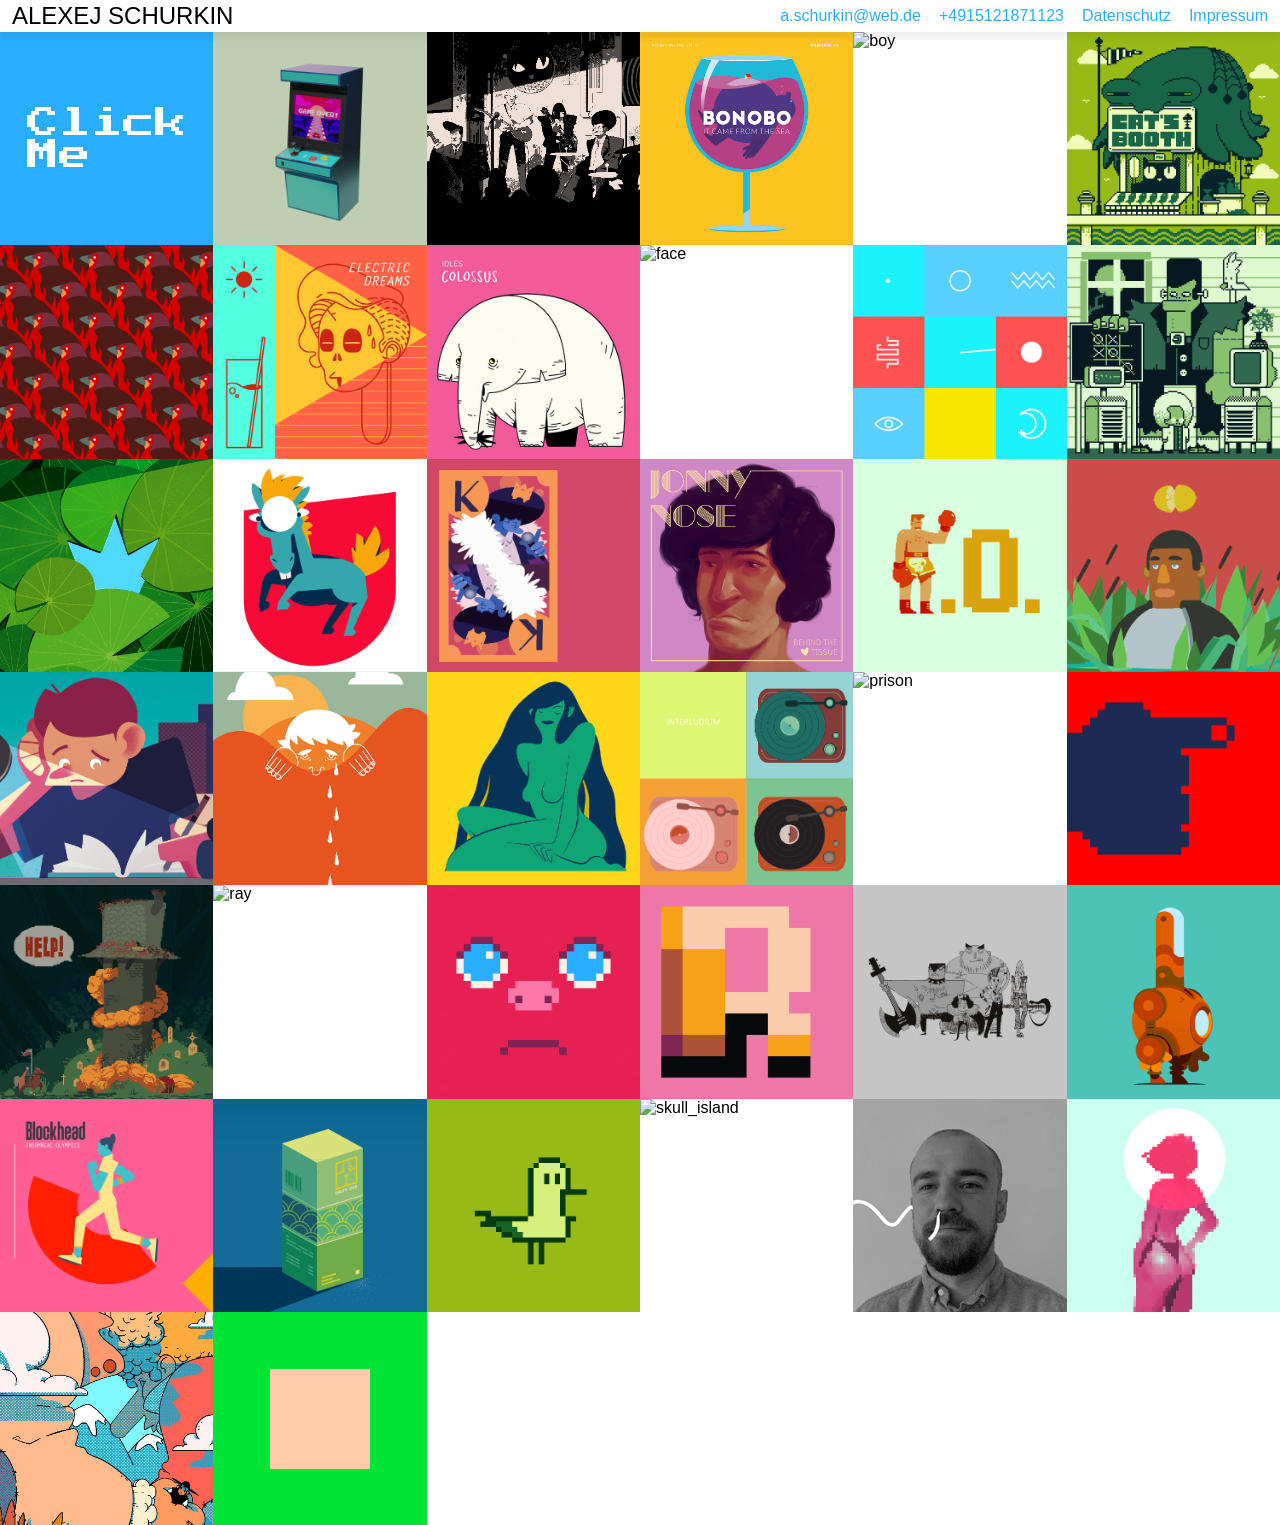
==== commit 5a3dd3a6: "Update index.html" ====
--- a/index.html
+++ b/index.html
@@ -8,6 +8,7 @@
     <meta charset="UTF-8">
     <meta name="viewport" content="width=device-width, initial-scale=1.0">
     <link rel="stylesheet" href="style.css">
+    <link rel="stylesheet" href="style_customize.css">
     <script src="script.js"></script>
     <script src="script_favicon_maker.js"></script>
     <script src="script_fake_tile.js"></script>
--- a/style.css
+++ b/style.css
@@ -106,11 +106,15 @@
     padding: 0 0.875rem 0.75rem 0.875rem;
 }
 li:focus-visible {
+    /*
     outline: 24px solid var(--color_white)!important;
     outline-offset: -23px!important;   
     z-index: 5!important; 
-    /*filter: invert(100%) grayscale(100%) blur(2px) !important;*/
-    /*filter: blur(2px) !important;*/
+    filter: invert(100%) grayscale(100%) blur(2px) !important;
+    filter: blur(2px) !important;*/
+    outline: 20px dashed var(--color_white) !important;
+    outline-offset: -19px !important;
+    z-index: 5 !important;
 }
 
 ul.image_container, .image_container li {
--- a/style_customize.css
+++ b/style_customize.css
@@ -0,0 +1,1431 @@
+/* Customize-Klassen */
+.box_sizing_border_box {
+    box-sizing: border-box!important;
+}
+.box_sizing_content_box {
+    box-sizing: content-box!important;
+}
+
+.width_xxs {
+    width: 20px!important;
+}
+.width_xs {
+    width: 40px!important;
+}
+.width_s {
+    width: 120px!important;
+}
+.width_m {
+    width: 240px!important;
+}
+.width_l {
+    width: 400px!important;
+}
+.width_xl {
+    width: 800px!important;
+}
+.width_xxl {
+    width: 1024px!important;
+}
+
+.min_width_xxs {
+    min-width: 20px!important;
+}
+.min_width_xs {
+    min-width: 40px!important;
+}
+.min_width_s {
+    min-width: 120px!important;
+}
+.min_width_m {
+    min-width: 240px!important;
+}
+.min_width_l {
+    min-width: 400px!important;
+}
+.min_width_xl {
+    min-width: 800px!important;
+}
+.min_width_xxl {
+    min-width: 1024px!important;
+}
+
+.max_width_xxs {
+    max-width: 20px!important;
+}
+.max_width_xs {
+    max-width: 40px!important;
+}
+.max_width_s {
+    max-width: 120px!important;
+}
+.max_width_m {
+    max-width: 240px!important;
+}
+.max_width_l {
+    max-width: 400px!important;
+}
+.max_width_xl {
+    max-width: 800px!important;
+}
+.max_width_xxl {
+    max-width: 1024px!important;
+}
+
+.width_100 {
+    width: 100%!important;
+}
+.width_75 {
+    width: 75%!important;
+}
+.width_50 {
+    width: 50%!important;
+}
+.width_25 {
+    width: 25%!important;
+}
+.width_auto {
+    width: auto!important;
+}
+.width_fit_content {
+    width: fit-content!important;
+}
+.width_max_content {
+    width: max-content!important;
+}
+
+.min_width_100 {
+    min-width: 100%!important;
+}
+.min_width_75 {
+    min-width: 75%!important;
+}
+.min_width_50 {
+    min-width: 50%!important;
+}
+.min_width_25 {
+    min-width: 25%!important;
+}
+
+.max_width_100 {
+    max-width: 100%!important;
+}
+.max_width_75 {
+    max-width: 75%!important;
+}
+.max_width_50 {
+    max-width: 50%!important;
+}
+.max_width_25 {
+    max-width: 25%!important;
+}
+
+.height_xxs {
+    height: 20px!important;
+}
+.height_xs {
+    height: 40px!important;
+}
+.height_s {
+    height: 120px!important;
+}
+.height_m {
+    height: 240px!important;
+}
+.height_l {
+    height: 400px!important;
+}
+.height_xl {
+    height: 800px!important;
+}
+.height_xxl {
+    height: 1024px!important;
+}
+
+.min_height_xxs {
+    min-height: 20px!important;
+}
+.min_height_xs {
+    min-height: 40px!important;
+}
+.min_height_s {
+    min-height: 120px!important;
+}
+.min_height_m {
+    min-height: 240px!important;
+}
+.min_height_l {
+    min-height: 400px!important;
+}
+.min_height_xl {
+    min-height: 800px!important;
+}
+.min_height_xxl {
+    min-height: 1024px!important;
+}
+
+.max_height_xxs {
+    max-height: 20px!important;
+}
+.max_height_xs {
+    max-height: 40px!important;
+}
+.max_height_s {
+    max-height: 120px!important;
+}
+.max_height_m {
+    max-height: 240px!important;
+}
+.max_height_l {
+    max-height: 400px!important;
+}
+.max_height_xl {
+    max-height: 800px!important;
+}
+.max_height_xxl {
+    max-height: 1024px!important;
+}
+
+.height_100 {
+    height: 100%!important;
+}
+.height_75 {
+    height: 75%!important;
+}
+.height_50 {
+    height: 50%!important;
+}
+.height_25 {
+    height: 25%!important;
+}
+.height_auto {
+    height: auto!important;
+}
+.height_fit_content {
+    height: fit-content!important;
+}
+
+.min_height_100 {
+    min-height: 100%!important;
+}
+.min_height_75 {
+    min-height: 75%!important;
+}
+.min_height_50 {
+    min-height: 50%!important;
+}
+.min_height_25 {
+    min-height: 25%!important;
+}
+
+.max_height_100 {
+    max-height: 100%!important;
+}
+.max_height_75 {
+    max-height: 75%!important;
+}
+.max_height_50 {
+    max-height: 50%!important;
+}
+.max_height_25 {
+    max-height: 25%!important;
+}
+
+.width_height_24 {
+    width: 24px!important;
+    height: 24px!important;
+}
+.width_height_400 {
+    width: 400px!important;
+    height: 400px!important;
+}
+.width_height_1024_576 {
+    width: 1024px!important;
+    height: 576px!important;
+}
+
+.no_height_width{
+    width: auto;
+    height: auto;
+    min-width: auto;
+    min-height: auto;
+}
+
+.scrollbar_x {
+    overflow-x: auto;
+    overflow-y: hidden;
+}
+.scrollbar_y {
+    max-height: 50vh;
+    overflow-y: auto;
+}
+
+.dynamic_height_50 {
+    height: 50vh;
+}
+
+.padding_2 {
+    padding: 2px!important;
+}
+.padding_x_2 {
+    padding-left: 2px!important;
+    padding-right: 2px!important;
+}
+.padding_y_2 {
+    padding-top: 2px!important;
+    padding-bottom: 2px!important;
+}
+.padding_top_2 {
+    padding-top: 2px!important;
+}
+.padding_bottom_2 {
+    padding-bottom: 2px!important;
+}
+.padding_left_2 {
+    padding-left: 2px!important;
+}
+.padding_right_2 {
+    padding-right: 2px!important;
+}
+
+.padding_4 {
+    padding: 4px!important;
+}
+.padding_x_4 {
+    padding-left: 4px!important;
+    padding-right: 4px!important;
+}
+.padding_y_4 {
+    padding-top: 4px!important;
+    padding-bottom: 4px!important;
+}
+.padding_top_4 {
+    padding-top: 4px!important;
+}
+.padding_bottom_4 {
+    padding-bottom: 4px!important;
+}
+.padding_left_4 {
+    padding-left: 4px!important;
+}
+.padding_right_4 {
+    padding-right: 4px!important;
+}
+
+.padding_2 {
+    padding: 2px!important;
+}
+.padding_x_2 {
+    padding-left: 2px!important;
+    padding-right: 2px!important;
+}
+.padding_y_2 {
+    padding-top: 2px!important;
+    padding-bottom: 2px!important;
+}
+.padding_top_2 {
+    padding-top: 2px!important;
+}
+.padding_bottom_2 {
+    padding-bottom: 2px!important;
+}
+.padding_left_2 {
+    padding-left: 2px!important;
+}
+.padding_right_2 {
+    padding-right: 2px!important;
+}
+
+.padding_6 {
+    padding: 6px!important;
+}
+.padding_x_6 {
+    padding-left: 6px!important;
+    padding-right: 6px!important;
+}
+.padding_y_6 {
+    padding-top: 6px!important;
+    padding-bottom: 6px!important;
+}
+.padding_top_6 {
+    padding-top: 6px!important;
+}
+.padding_bottom_6 {
+    padding-bottom: 6px!important;
+}
+.padding_left_6 {
+    padding-left: 6px!important;
+}
+.padding_right_6 {
+    padding-right: 6px!important;
+}
+
+.padding_8 {
+    padding: 8px!important;
+}
+.padding_x_8 {
+    padding-left: 8px!important;
+    padding-right: 8px!important;
+}
+.padding_y_8 {
+    padding-top: 8px!important;
+    padding-bottom: 8px!important;
+}
+.padding_top_8 {
+    padding-top: 8px!important;
+}
+.padding_bottom_8 {
+    padding-bottom: 8px!important;
+}
+.padding_left_8 {
+    padding-left: 8px!important;
+}
+.padding_right_8 {
+    padding-right: 8px!important;
+}
+
+.padding_12 {
+    padding: 12px!important;
+}
+.padding_x_12 {
+    padding-left: 12px!important;
+    padding-right: 12px!important;
+}
+.padding_y_12 {
+    padding-top: 12px!important;
+    padding-bottom: 12px!important;
+}
+.padding_top_12 {
+    padding-top: 12px!important;
+}
+.padding_bottom_12 {
+    padding-bottom: 12px!important;
+}
+.padding_left_12 {
+    padding-left: 12px!important;
+}
+.padding_right_12 {
+    padding-right: 12px!important;
+}
+
+.padding_14 {
+    padding: 14px!important;
+}
+.padding_x_14 {
+    padding-left: 14px!important;
+    padding-right: 14px!important;
+}
+.padding_y_14 {
+    padding-top: 14px!important;
+    padding-bottom: 14px!important;
+}
+.padding_top_14 {
+    padding-top: 14px!important;
+}
+.padding_bottom_14 {
+    padding-bottom: 14px!important;
+}
+.padding_left_14 {
+    padding-left: 14px!important;
+}
+.padding_right_14 {
+    padding-right: 14px!important;
+}
+
+.padding_16 {
+    padding: 16px!important;
+}
+.padding_x_16 {
+    padding-left: 16px!important;
+    padding-right: 16px!important;
+}
+.padding_y_16 {
+    padding-top: 16px!important;
+    padding-bottom: 16px!important;
+}
+.padding_top_16 {
+    padding-top: 16px!important;
+}
+.padding_bottom_16 {
+    padding-bottom: 16px!important;
+}
+.padding_left_16 {
+    padding-left: 16px!important;
+}
+.padding_right_16 {
+    padding-right: 16px!important;
+}
+
+.padding_24 {
+    padding: 24px!important;
+}
+.padding_x_24 {
+    padding-left: 24px!important;
+    padding-right: 24px!important;
+}
+.padding_y_24 {
+    padding-top: 24px!important;
+    padding-bottom: 24px!important;
+}
+.padding_top_24 {
+    padding-top: 24px!important;
+}
+.padding_bottom_24 {
+    padding-bottom: 24px!important;
+}
+.padding_left_24 {
+    padding-left: 24px!important;
+}
+.padding_right_24 {
+    padding-right: 24px!important;
+}
+
+
+.padding_32 {
+    padding: 32px!important;
+}
+.padding_x_32 {
+    padding-left: 32px!important;
+    padding-right: 32px!important;
+}
+.padding_y_32 {
+    padding-top: 32px!important;
+    padding-bottom: 32px!important;
+}
+.padding_top_32 {
+    padding-top: 32px!important;
+}
+.padding_bottom_32 {
+    padding-bottom: 32px!important;
+}
+.padding_left_32 {
+    padding-left: 32px!important;
+}
+.padding_right_32 {
+    padding-right: 32px!important;
+}
+
+.padding_0 {
+    padding: 0!important;
+}
+.padding_x_0 {
+    padding-left: 0!important;
+    padding-right: 0!important;
+}
+.padding_y_0 {
+    padding-top: 0!important;
+    padding-bottom: 0!important;
+}
+.padding_top_0 {
+    padding-top: 0!important;
+}
+.padding_bottom_0 {
+    padding-bottom: 0!important;
+}
+.padding_left_0 {
+    padding-left: 0!important;
+}
+.padding_right_0 {
+    padding-right: 0!important;
+}
+
+
+.margin_2 {
+    margin: 2px!important;
+}
+.margin_x_2 {
+    margin-left: 2px!important;
+    margin-right: 2px!important;
+}
+.margin_y_2 {
+    margin-top: 2px!important;
+    margin-bottom: 2px!important;
+}
+.margin_top_2 {
+    margin-top: 2px!important;
+}
+.margin_bottom_2 {
+    margin-bottom: 2px!important;
+}
+.margin_left_2 {
+    margin-left: 2px!important;
+}
+.margin_right_2 {
+    margin-right: 2px!important;
+}
+
+.margin_4 {
+    margin: 2px!important;
+}
+.margin_x_4 {
+    margin-left: 4px!important;
+    margin-right: 4px!important;
+}
+.margin_y_4 {
+    margin-top: 4px!important;
+    margin-bottom: 4px!important;
+}
+.margin_top_4 {
+    margin-top: 4px!important;
+}
+.margin_bottom_4 {
+    margin-bottom: 4px!important;
+}
+.margin_left_4 {
+    margin-left: 4px!important;
+}
+.margin_right_4 {
+    margin-right: 4px!important;
+}
+
+.margin_6 {
+    margin: 6px!important;
+}
+.margin_x_6 {
+    margin-left: 6px!important;
+    margin-right: 6px!important;
+}
+.margin_y_6 {
+    margin-top: 6px!important;
+    margin-bottom: 6px!important;
+}
+.margin_top_6 {
+    margin-top: 6px!important;
+}
+.margin_bottom_6 {
+    margin-bottom: 6px!important;
+}
+.margin_left_6 {
+    margin-left: 6px!important;
+}
+.margin_right_6 {
+    margin-right: 6px!important;
+}
+
+.margin_12 {
+    margin: 12px!important;
+}
+.margin_x_12 {
+    margin-left: 12px!important;
+    margin-right: 12px!important;
+}
+.margin_y_12 {
+    margin-top: 12px!important;
+    margin-bottom: 12px!important;
+}
+.margin_top_12 {
+    margin-top: 12px!important;
+}
+.margin_bottom_12 {
+    margin-bottom: 12px!important;
+}
+.margin_left_12 {
+    margin-left: 12px!important;
+}
+.margin_right_12 {
+    margin-right: 12px!important;
+}
+
+.margin_14 {
+    margin: 14px!important;
+}
+.margin_x_14 {
+    margin-left: 14px!important;
+    margin-right: 14px!important;
+}
+.margin_y_14 {
+    margin-top: 14px!important;
+    margin-bottom: 14px!important;
+}
+.margin_top_14 {
+    margin-top: 14px!important;
+}
+.margin_bottom_14 {
+    margin-bottom: 14px!important;
+}
+.margin_left_14 {
+    margin-left: 14px!important;
+}
+.margin_right_14 {
+    margin-right: 14px!important;
+}
+
+.margin_16 {
+    margin: 16px!important;
+}
+.margin_x_16 {
+    margin-left: 16px!important;
+    margin-right: 16px!important;
+}
+.margin_y_16 {
+    margin-top: 16px!important;
+    margin-bottom: 16px!important;
+}
+.margin_top_16 {
+    margin-top: 16px!important;
+}
+.margin_bottom_16 {
+    margin-bottom: 16px!important;
+}
+.margin_left_16 {
+    margin-left: 16px!important;
+}
+.margin_right_16 {
+    margin-right: 16px!important;
+}
+
+.margin_24 {
+    margin: 24px!important;
+}
+.margin_x_24 {
+    margin-left: 24px!important;
+    margin-right: 24px!important;
+}
+.margin_y_24 {
+    margin-top: 24px!important;
+    margin-bottom: 24px!important;
+}
+.margin_top_24 {
+    margin-top: 24px!important;
+}
+.margin_bottom_24 {
+    margin-bottom: 24px!important;
+}
+.margin_left_24 {
+    margin-left: 24px!important;
+}
+.margin_right_24 {
+    margin-right: 24px!important;
+}
+
+.margin_32 {
+    margin: 32px!important;
+}
+.margin_x_32 {
+    margin-left: 32px!important;
+    margin-right: 32px!important;
+}
+.margin_y_32 {
+    margin-top: 32px!important;
+    margin-bottom: 32px!important;
+}
+.margin_top_32 {
+    margin-top: 32px!important;
+}
+.margin_bottom_32 {
+    margin-bottom: 32px!important;
+}
+.margin_left_32 {
+    margin-left: 32px!important;
+}
+.margin_right_32 {
+    margin-right: 32px!important;
+}
+
+.margin_0 {
+    margin: 0!important;
+}
+.margin_x_0 {
+    margin-left: 0!important;
+    margin-right: 0!important;
+}
+.margin_y_0 {
+    margin-top: 0!important;
+    margin-bottom: 0!important;
+}
+.margin_top_0 {
+    margin-top: 0!important;
+}
+.margin_bottom_0 {
+    margin-bottom: 0!important;
+}
+.margin_left_0 {
+    margin-left: 0!important;
+}
+.margin_right_0 {
+    margin-right: 0!important;
+}
+.margin_0_auto {
+    margin: 0 auto!important;
+}
+
+.color_dark {
+    color: var(--color_dark)!important;
+}
+.color_medium_dark {
+    color: var(--color_grey_600)!important;
+}
+.color_light {
+    color: var(--color_light)!important;
+}
+.color_primary {
+    color: var(--color_primary)!important;
+}
+.color_secondary {
+    color: var(--color_secondary)!important;
+}
+.color_positive {
+    color: var(--color_positive)!important;
+}
+
+.color_negative {
+    color: var(--color_negative)!important;
+}
+.color_default {
+    color: var(--color_grey_500)!important;
+}
+.color_disabled {
+    color: var(--color_grey_400)!important;
+}
+
+.bg_dark {
+    background-color: var(--color_dark)!important;
+}
+.bg_grey_600 {
+    background-color: var(--color_grey_600)!important;
+}
+.bg_grey_500 {
+    background-color: var(--color_grey_500)!important;
+}
+.bg_grey_400 {
+    background-color: var(--color_grey_400)!important;
+}
+.bg_grey_300 {
+    background-color: var(--color_grey_300)!important;
+}
+.bg_grey_200 {
+    background-color: var(--color_grey_200)!important;
+}
+.bg_grey_100 {
+    background-color: var(--color_grey_100)!important;
+}
+.bg_light {
+    background-color: var(--color_light)!important;
+}
+
+.bg_primary {
+    background-color: var(--color_primary)!important;
+}
+.bg_secondary {
+    background-color: var(--color_secondary)!important;
+}
+.bg_positive {
+    background-color: var(--color_positive)!important;
+}
+.bg_negative {
+    background-color: var(--color_negative)!important;
+}
+.bg_default {
+    background-color: var(--color_grey_500)!important;
+}
+.bg_disabled {
+    background-color: var(--color_grey_400)!important;
+}
+.bg_transparent {
+    background-color: transparent!important;
+}
+
+.border_radius {
+    border-radius: 3px!important;
+}
+.border_1 {
+    border: 1px solid var(--color_grey_400)!important;
+}
+.border_0 {
+    border: 0!important;
+    border: none!important;
+}
+.border_transparent {
+    border: 0 solid transparent!important;
+}
+.border_negative {
+    outline: 3px solid var(--color_negative)!important;
+    outline-offset: -3px!important;
+}
+.border_left_green {
+    box-shadow: inset 4px 0 0 0 var(--color_positive)!important;
+}
+.border_left_red {
+    box-shadow: inset 4px 0 0 0 var(--color_negative)!important;
+}
+
+.no_drop_shadow {
+    filter: none!important;
+}
+
+.cursor_pointer {
+	cursor: pointer;
+}
+.cursor_none {
+	cursor: none;
+}
+.cursor_default {
+	cursor: default;
+}
+
+.visibility_visible {
+	visibility: visible;
+}
+/* Elemente nimmt seinen Platz im Layout ein aber es ist nicht zu sehen. Braucht es für das Ein- und Ausblenden von Tabellen-Zeilen */
+.visibility_collapse {
+	visibility: collapse;
+}
+/* Elemente nimmt seinen Platz im Layout ein aber es ist nicht zu sehen.  */
+.visibility_hidden {
+	visibility: hidden;
+}
+
+.display_inline {
+    display: inline;
+}
+.display_inline_block {
+    display: inline-block;
+}
+.display_block {
+    display: block;
+}
+.display_table_cell {
+    display: table-cell;
+}
+.display_none {
+    display: none!important;
+}
+
+.display_flex {
+	display: flex;
+}
+.display_inline_flex {
+	display: inline-flex;
+}
+
+/* Elemente vertikal und horizontal zentrieren */
+.flex_center_all {
+    display: flex!important;
+    flex-direction: row;
+    justify-content: center;
+    align-items: center;
+}
+/* Elemente horizontal zentrieren */
+.flex_center_between_x {
+    display: flex!important;
+    flex-direction: row;
+    justify-content: space-between;
+    align-items: center;
+}
+/* Elemente vertikal zentrieren */
+.flex_center_between_y {
+    display: flex!important;
+    flex-direction: column;
+    justify-content: space-between;
+    align-items: center;
+}
+
+.flex_center_evenly_x {
+    display: flex!important;
+    flex-direction: row;
+    justify-content: space-evenly;
+    align-items: center;
+}
+.flex_center_evenly_y {
+    display: flex!important;
+    flex-direction: column;
+    justify-content: space-evenly;
+    align-items: center;
+}
+
+.flex_start_x {
+	display: flex!important;
+	flex-direction: row;
+	justify-content: flex-start;
+}
+.flex_end_x {
+	display: flex!important;
+	flex-direction: row;
+	justify-content: flex-end;
+}
+.flex_start_y {
+	display: flex !important;
+	flex-direction: column;
+	justify-content: flex-start;
+}
+.flex_end_y {
+	display: flex !important;
+	flex-direction: column;
+	justify-content: flex-end;
+}
+
+.flex_wrap {
+    flex-wrap: wrap;
+}
+.flex_no_wrap {
+    flex-wrap: nowrap;
+}
+
+.align_items_start {
+    align-items: start!important;
+}
+.align_items_end {
+    align-items: end!important;
+}
+.align_items_center {
+    align-items: center!important;
+}
+
+.justify_content_start {
+    justify-content: start!important;
+}
+.justify_content_end {
+    justify-content: end!important;
+}
+.justify_content_center {
+    justify-content: center!important;
+}
+.justify_content_space_between {
+    justify-content: space-between!important;
+}
+
+/* Dynamische Vergrößerung und Verkleinerung von Flex-Elementen. Flex-Elemente nehmen sich den verfügbaren Platz */
+.flex_1 {
+	flex: 1;
+}
+/* Dynamische Vergrößerung und Verkleinerung von Flex-Elementen deaktivieren. Flex-Elemente bleiben gleich groß/klein */
+.flex_0 {
+	flex: 0;
+}
+
+/* Abstand zwischen Flex-Elementen */
+.flex_gap_0 {
+	gap: 0;
+}
+.flex_gap_12 {
+	gap: 12px;
+}
+.flex_gap_x_12 {
+	gap: 0 12px;
+}
+.flex_gap_y_12 {
+	gap: 12px 0;
+}
+.flex_gap_24 {
+	gap: 24px;
+}
+.flex_gap_x_24 {
+	gap: 0 24px;
+}
+.flex_gap_y_24 {
+	gap: 24px 0;
+}
+.flex_gap_32 {
+	gap: 32px;
+}
+.flex_gap_x_32 {
+	gap: 0 32px;
+}
+.flex_gap_y_32 {
+	gap: 32px 0;
+}
+
+/* Display Grid sowie 2-, 3- oder 4-spaltiges Layout */
+.display_grid {
+	display: grid;
+	gap: 0.75rem;
+}
+.grid_colums_2 {
+	display: grid;
+	gap: 0 0.75rem;
+	grid-template-columns: repeat(2, 1fr);
+}
+.grid_colums_2_fixed {
+	display: grid;
+	gap: 0 0.75rem;
+	grid-template-columns: repeat(2, 1fr)!important;
+}
+.grid_colums_3 {
+	display: grid;
+	gap: 0 0.75rem;
+	grid-template-columns: repeat(3, 1fr);
+}
+.grid_colums_3_fixed {
+	display: grid;
+	gap: 0 0.75rem;
+	grid-template-columns: repeat(3, 1fr)!important;
+}
+.grid_colums_4 {
+	display: grid;
+	gap: 0 0.75rem;
+	grid-template-columns: repeat(4, 1fr);
+}
+.grid_colums_4_fixed {
+	display: grid;
+	gap: 0 0.75rem;
+	grid-template-columns: repeat(4, 1fr)!important;
+}
+.grid_colums_5 {
+	display: grid;
+	gap: 0 0.75rem;
+	grid-template-columns: repeat(5, 1fr);
+}
+.grid_colums_5_fixed {
+	display: grid;
+	gap: 0 0.75rem;
+	grid-template-columns: repeat(5, 1fr)!important;
+}
+.grid_colums_6 {
+	display: grid;
+	gap: 0 0.75rem;
+	grid-template-columns: repeat(6, 1fr);
+}
+.grid_colums_6_fixed {
+	display: grid;
+	gap: 0 0.75rem;
+	grid-template-columns: repeat(6, 1fr)!important;
+}
+@media (max-width: 1024px) {
+	.grid_colums_2,
+	.grid_colums_3 {
+		display: grid;
+		gap: 0;
+		grid-template-columns: 1fr;
+	}
+	.grid_colums_4,
+	.grid_colums_5 {
+		display: grid;
+		gap: 0 0.75rem;
+		grid-template-columns: repeat(2, 1fr);
+	}
+	.grid_colums_6 {
+		display: grid;
+		gap: 0 0.75rem;
+		grid-template-columns: repeat(3, 1fr);
+	}
+}
+@media (max-width: 768px) {
+	.grid_colums_4,
+	.grid_colums_5,
+	.grid_colums_6 {
+		display: grid;
+		gap: 0;
+		grid-template-columns: 1fr;
+	}
+}
+
+/* Abstand zwischen Grid-Elementen */
+.grid_gap_0 {
+	gap: 0;
+}
+.grid_gap_12 {
+	gap: 12px;
+}
+.grid_gap_x_12 {
+	gap: 0 12px;
+}
+.grid_gap_y_12 {
+	gap: 12px 0;
+}
+.grid_gap_24 {
+	gap: 24px;
+}
+.grid_gap_x_24 {
+	gap: 0 24px;
+}
+.grid_gap_y_24 {
+	gap: 24px 0;
+}
+.grid_gap_32 {
+	gap: 32px;
+}
+.grid_gap_x_32 {
+	gap: 0 32px;
+}
+.grid_gap_y_32 {
+	gap: 32px 0;
+}
+
+/* Position im Grid-Layout (muss zur Container-Klasse passen z. B. Container = "grid_colums_5". Element im Container kann somit Klasse grid_position_1-5 nutzen um entsprechend postioniert zu werden */
+.grid_position_1 {
+	grid-column: 1;
+}
+.grid_position_2 {
+	grid-column: 2;
+}
+.grid_position_3 {
+	grid-column: 3;
+}
+.grid_position_4 {
+	grid-column: 4;
+}
+.grid_position_5 {
+	grid-column: 5;
+}
+.grid_position_6 {
+	grid-column: 6;
+}
+
+.font_size_12 {
+    font-size: 12px !important;
+}
+.font_size_14 {
+    font-size: 14px !important;
+}
+.font_size_16 {
+    font-size: 16px !important;
+}
+.font_size_18 {
+    font-size: 18px !important;
+}
+.font_size_20 {
+    font-size: 20px !important;
+}
+.font_size_24 {
+    font-size: 24px !important;
+}
+.font_size_32 {
+    font-size: 32px !important;
+}
+
+.font_weight_regular {
+    font-weight: 400!important;
+}
+.font_weight_semibold {
+    font-weight: 500!important;
+}
+.font_weight_bold {
+    font-weight: 700!important;
+}
+
+.font_family_roboto_mono {
+    font-family: 'Roboto Mono', monospace !important;
+}
+.font_family_roboto {
+    font-family: 'Roboto', sans-serif !important;
+}
+
+/* Alles wird in Großbuchstaben geschrieben  */
+.uppercase {
+    text-transform: uppercase;
+}
+
+/* Der Text bricht am Ende der Zeile nicht um.  */
+.text_no_wrap {
+    white-space: nowrap;
+    word-break: normal;
+}
+/* Umbrüche im Text (z. B. per Enter) werden hier ignoriert. Der Text bricht am Ende der Zeile um.  */
+.text_wrap {
+    white-space: normal;
+	word-break: break-word;
+	overflow-wrap: anywhere;
+}
+/* Umbrüche im Text (z. B. per Enter) werden hiermit integriert (z. B. wenn Inhalte aus einer Textarea am Ende in einer Tabellen stehen). Der Text bricht am Ende der Zeile um.  */
+.text_wrap_break {
+    white-space: pre-wrap;
+	word-break: break-word;
+	overflow-wrap: anywhere;
+}
+/* Text der über 360px Platz braucht wird abgeschnitten und mit "..." dann abgebrochen */
+.text_cut {
+	max-width: 360px;
+	white-space: nowrap;
+    word-break: keep-all;
+    text-overflow: ellipsis;
+    overflow: hidden;
+}
+
+.letter_spacing_0_4 {
+    letter-spacing: 0.4px!important;
+}
+
+.text_align_left {
+    text-align: left!important;
+}
+.text_align_right {
+    text-align: right!important;
+}
+.text_align_center {
+    text-align: center!important;
+}
+.text_align_top {
+    vertical-align: top!important;
+}
+.text_align_middle {
+    vertical-align: middle!important;
+}
+.text_align_bottom {
+    vertical-align: bottom!important;
+}
+.text_underline {
+    text-decoration: underline!important;
+}
+
+/* Text kann hiermit nicht mehr per Maus markiert werden */
+.no_text_select {
+    user-select: none!important;
+}
+.float_right {
+    float: right!important;
+}
+.float_left {
+    float: left!important;
+}
+
+.left_right_auto {
+    left: auto;
+    right: auto;
+}
+
+.top_0 {
+	top: 0!important;
+}
+.right_0 {
+	right: 0!important;
+}
+.bottom_0 {
+	bottom: 0!important;
+}
+.left_0 {
+    left: 0!important;
+}
+
+.top_6 {
+	top: 6px!important;
+}
+.right_6 {
+	right: 6px!important;
+}
+.bottom_6 {
+	bottom: 6px!important;
+}
+.left_6 {
+	left: 6px!important;
+}
+.top_minus_6 {
+	top: -6px!important;
+}
+.right_minus_6 {
+	right: -6px!important;
+}
+.bottom_minus_6 {
+	bottom: -6px!important;
+}
+.left_minus_6 {
+	left: -6px!important;
+}
+
+.top_8 {
+	top: 8px!important;
+}
+.right_8 {
+	right: 8px!important;
+}
+.bottom_8 {
+	bottom: 8px!important;
+}
+.left_8 {
+	left: 8px!important;
+}
+.top_minus_8 {
+	top: -8px!important;
+}
+.right_minus_8 {
+	right: -8px!important;
+}
+.bottom_minus_8 {
+	bottom: -8px!important;
+}
+.left_minus_8 {
+	left: -6px!important;
+}
+
+.top_12 {
+	top: 12px!important;
+}
+.right_12 {
+	right: 12px!important;
+}
+.bottom_12 {
+	bottom: 12px!important;
+}
+.left_12 {
+	left: 12px!important;
+}
+.top_minus_12 {
+	top: -12px!important;
+}
+.right_minus_12 {
+	right: -12px!important;
+}
+.bottom_minus_12 {
+	bottom: -12px!important;
+}
+.left_minus_12 {
+	left: -12px!important;
+}
+
+.top_24 {
+	top: 24px!important;
+}
+.right_24 {
+	right: 24px!important;
+}
+.bottom_24 {
+	bottom: 24px!important;
+}
+.left_24 {
+	left: 24px!important;
+}
+.top_minus_24 {
+	top: -24px!important;
+}
+.right_minus_24 {
+	right: -24px!important;
+}
+.bottom_minus_24 {
+	bottom: -24px!important;
+}
+.left_minus_24 {
+	left: -24px!important;
+}
+
+.position_absolute {
+    position: absolute!important;
+}
+.position_relative {
+    position: relative!important;
+}
+.position_sticky {
+    position: sticky!important;
+}
+
+/* Scrollbalken unsichtbar */
+.overflow_hidden {
+    overflow: hidden!important;
+}
+/* Scrollbalken wenn Inhalt zu groß */
+.overflow_auto {
+    overflow: auto!important;
+}
+
+.z_index_0 {
+    z-index: 0;
+}
+.z_index_1 {
+    z-index: 1!important;
+}
+.z_index_2 {
+    z-index: 2!important;
+}
+.z_index_99 {
+    z-index: 99!important;
+}
+.z_index_100 {
+    z-index: 100!important;
+}
+
+.disable_input {
+    pointer-events: none;
+}
+
+/* Resize von Textarea-Elementen unterbinden */
+.no_resize {
+    resize: none;
+}
